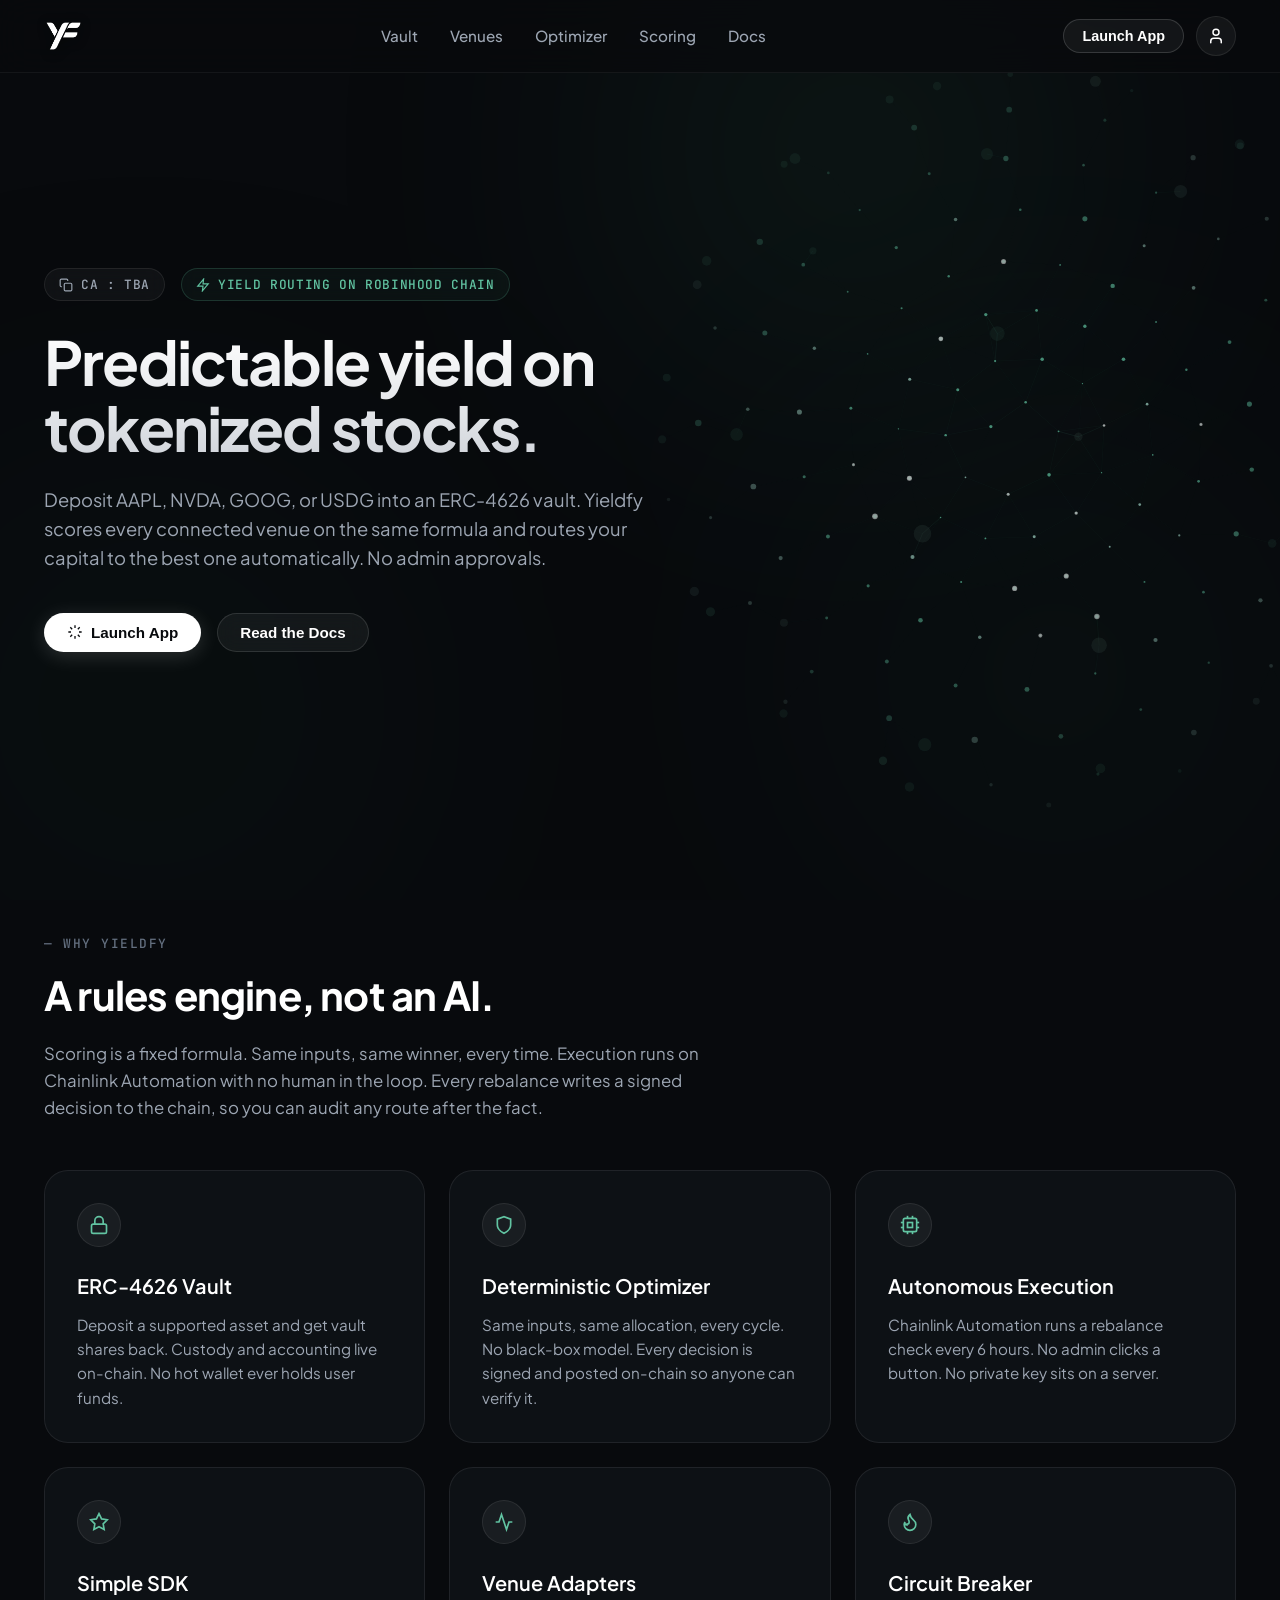
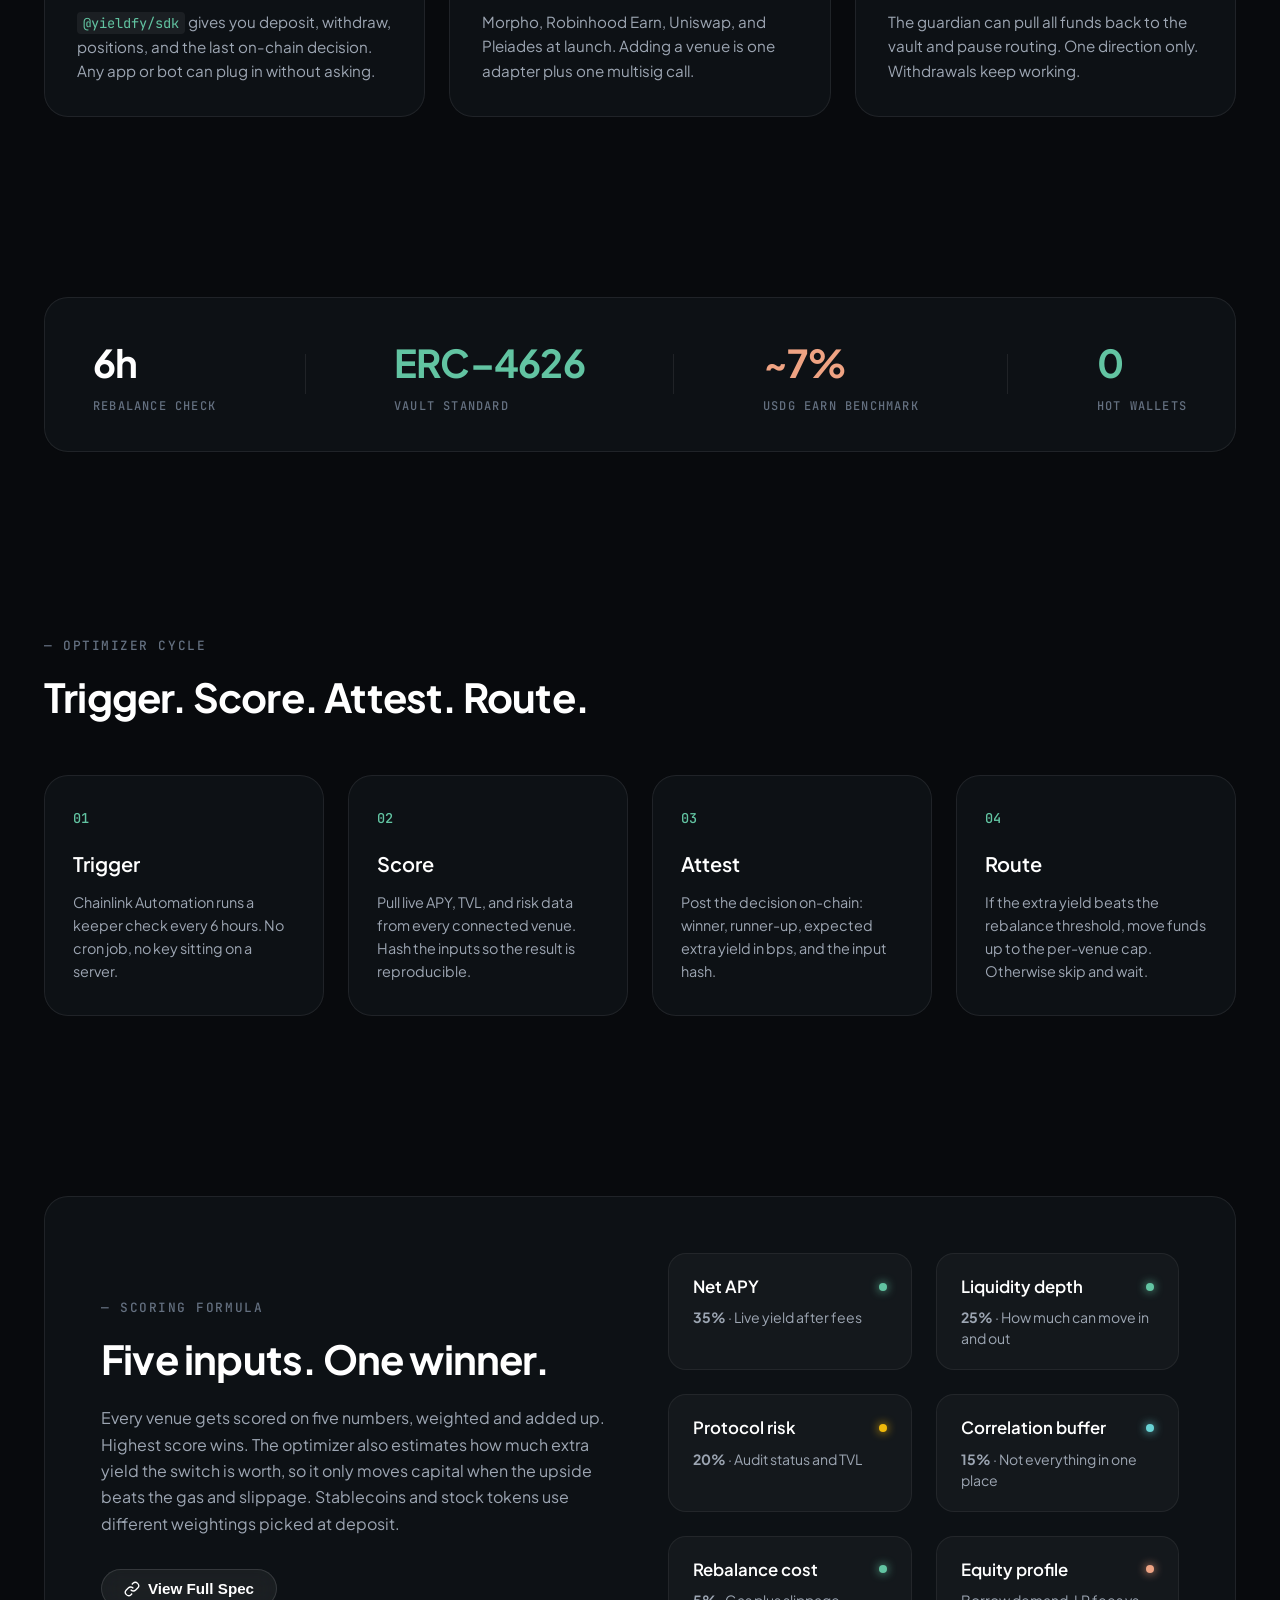
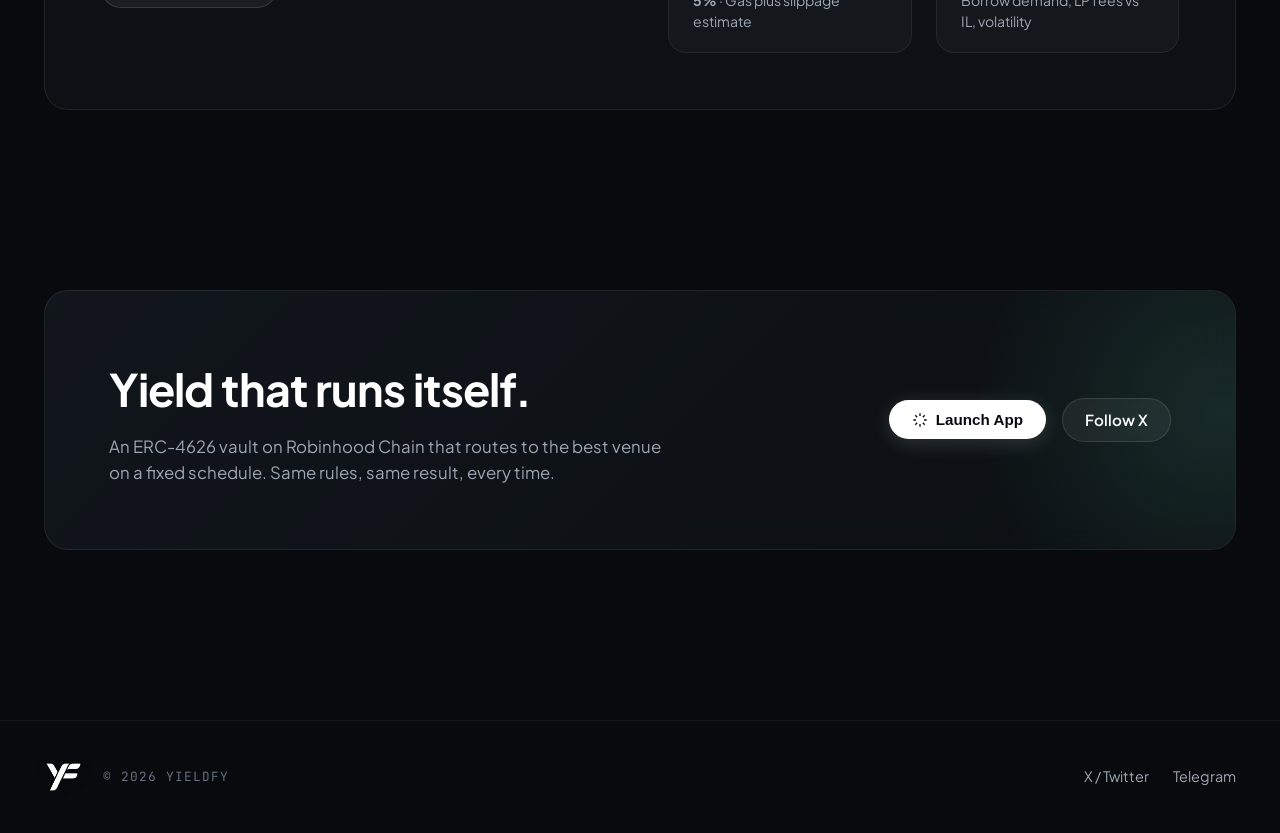
==== index.html @ e13d6283 "Add files via upload" ====
<!DOCTYPE html>
<html lang="en">
<head>
  <meta charset="UTF-8">
  <meta name="viewport" content="width=device-width, initial-scale=1.0">
  <title>Yieldfy - Deterministic Yield Routing on Robinhood Chain</title>
  <meta name="description" content="Predictable yield on tokenized stocks. Deposit AAPL, NVDA, GOOG, or USDG into an ERC-4626 vault with autonomous deterministic yield routing.">
  
  <!-- Fonts -->
  <link rel="preconnect" href="https://fonts.googleapis.com">
  <link rel="preconnect" href="https://fonts.gstatic.com" crossorigin>
  <link href="https://fonts.googleapis.com/css2?family=Plus+Jakarta+Sans:wght@300;400;500;600;700&family=JetBrains+Mono:wght@400;500&display=swap" rel="stylesheet">
  
  <!-- Styles -->
  <link rel="stylesheet" href="styles.css">
</head>
<body>

  <!-- Ambient Glow Background -->
  <div class="glow-bg">
    <div class="glow-orb orb-1"></div>
    <div class="glow-orb orb-2"></div>
    <div class="glow-orb orb-3"></div>
  </div>

  <!-- Navigation Header -->
  <header class="navbar">
    <div class="nav-container">
      <a href="#" class="logo">
        <img src="yieldfy-logo.png" alt="Yieldfy Logo" class="logo-img">
      </a>

      <nav class="nav-menu">
        <a href="#vault" class="nav-link">Vault</a>
        <a href="#venues" class="nav-link">Venues</a>
        <a href="#optimizer" class="nav-link">Optimizer</a>
        <a href="#scoring" class="nav-link">Scoring</a>
        <a href="#docs" class="nav-link" id="open-docs-btn">Docs</a>
      </nav>

      <div class="nav-actions">
        <button class="btn btn-outline nav-app-btn open-app-modal">Launch App</button>
        <button class="user-btn" aria-label="User profile">
          <svg width="18" height="18" viewBox="0 0 24 24" fill="none" stroke="currentColor" stroke-width="2" stroke-linecap="round" stroke-linejoin="round">
            <path d="M19 21v-2a4 4 0 0 0-4-4H9a4 4 0 0 0-4 4v2"></path>
            <circle cx="12" cy="7" r="4"></circle>
          </svg>
        </button>
      </div>
    </div>
  </header>

  <!-- Main Content Container -->
  <main class="main-content">

    <!-- Hero Section -->
    <section class="hero-section" id="hero">
      <!-- 3D Canvas Visual in Background -->
      <div class="canvas-container">
        <canvas id="hero-canvas"></canvas>
      </div>

      <div class="hero-content">
        <div class="badge-group">
          <div class="badge ca-badge" id="copy-ca-btn" title="Click to copy CA">
            <svg width="14" height="14" viewBox="0 0 24 24" fill="none" stroke="currentColor" stroke-width="2">
              <rect x="9" y="9" width="13" height="13" rx="2" ry="2"></rect>
              <path d="M5 15H4a2 2 0 0 1-2-2V4a2 2 0 0 1 2-2h9a2 2 0 0 1 2 2v1"></path>
            </svg>
            <span>CA : TBA</span>
          </div>
          <div class="badge chain-badge">
            <svg width="14" height="14" viewBox="0 0 24 24" fill="none" stroke="currentColor" stroke-width="2">
              <polygon points="13 2 3 14 12 14 11 22 21 10 12 10 13 2"></polygon>
            </svg>
            <span>YIELD ROUTING ON ROBINHOOD CHAIN</span>
          </div>
        </div>

        <h1 class="hero-title">Predictable yield on tokenized stocks.</h1>

        <p class="hero-description">
          Deposit AAPL, NVDA, GOOG, or USDG into an ERC-4626 vault. Yieldfy scores every connected venue on the same formula and routes your capital to the best one automatically. No admin approvals.
        </p>

        <div class="hero-cta-group">
          <button class="btn btn-primary open-app-modal">
            <svg width="16" height="16" viewBox="0 0 24 24" fill="none" stroke="currentColor" stroke-width="2">
              <path d="M12 2v4M12 18v4M4.93 4.93l2.83 2.83M16.24 16.24l2.83 2.83M2 12h4M18 12h4M4.93 19.07l2.83-2.83M16.24 7.76l2.83-2.83"/>
            </svg>
            Launch App
          </button>
          <button class="btn btn-secondary" id="hero-docs-btn">Read the Docs</button>
        </div>
      </div>
    </section>

    <!-- Why Yieldfy Section -->
    <section class="section why-section" id="vault">
      <div class="section-header">
        <span class="section-tag">— WHY YIELDFY</span>
        <h2 class="section-title">A rules engine, not an AI.</h2>
        <p class="section-subtitle">
          Scoring is a fixed formula. Same inputs, same winner, every time. Execution runs on Chainlink Automation with no human in the loop. Every rebalance writes a signed decision to the chain, so you can audit any route after the fact.
        </p>
      </div>

      <div class="grid grid-3">
        <!-- Card 1 -->
        <div class="feature-card">
          <div class="card-icon">
            <svg width="20" height="20" viewBox="0 0 24 24" fill="none" stroke="currentColor" stroke-width="2">
              <rect x="3" y="11" width="18" height="11" rx="2" ry="2"></rect>
              <path d="M7 11V7a5 5 0 0 1 10 0v4"></path>
            </svg>
          </div>
          <h3 class="card-title">ERC-4626 Vault</h3>
          <p class="card-desc">
            Deposit a supported asset and get vault shares back. Custody and accounting live on-chain. No hot wallet ever holds user funds.
          </p>
        </div>

        <!-- Card 2 -->
        <div class="feature-card">
          <div class="card-icon">
            <svg width="20" height="20" viewBox="0 0 24 24" fill="none" stroke="currentColor" stroke-width="2">
              <path d="M12 22s8-4 8-10V5l-8-3-8 3v7c0 6 8 10 8 10z"></path>
            </svg>
          </div>
          <h3 class="card-title">Deterministic Optimizer</h3>
          <p class="card-desc">
            Same inputs, same allocation, every cycle. No black-box model. Every decision is signed and posted on-chain so anyone can verify it.
          </p>
        </div>

        <!-- Card 3 -->
        <div class="feature-card">
          <div class="card-icon">
            <svg width="20" height="20" viewBox="0 0 24 24" fill="none" stroke="currentColor" stroke-width="2">
              <rect x="4" y="4" width="16" height="16" rx="2" ry="2"></rect>
              <rect x="9" y="9" width="6" height="6"></rect>
              <line x1="9" y1="1" x2="9" y2="4"></line>
              <line x1="15" y1="1" x2="15" y2="4"></line>
              <line x1="9" y1="20" x2="9" y2="23"></line>
              <line x1="15" y1="20" x2="15" y2="23"></line>
              <line x1="20" y1="9" x2="23" y2="9"></line>
              <line x1="20" y1="15" x2="23" y2="15"></line>
              <line x1="1" y1="9" x2="4" y2="9"></line>
              <line x1="1" y1="15" x2="4" y2="15"></line>
            </svg>
          </div>
          <h3 class="card-title">Autonomous Execution</h3>
          <p class="card-desc">
            Chainlink Automation runs a rebalance check every 6 hours. No admin clicks a button. No private key sits on a server.
          </p>
        </div>

        <!-- Card 4 -->
        <div class="feature-card">
          <div class="card-icon">
            <svg width="20" height="20" viewBox="0 0 24 24" fill="none" stroke="currentColor" stroke-width="2">
              <polygon points="12 2 15.09 8.26 22 9.27 17 14.14 18.18 21.02 12 17.77 5.82 21.02 7 14.14 2 9.27 8.91 8.26 12 2"></polygon>
            </svg>
          </div>
          <h3 class="card-title">Simple SDK</h3>
          <p class="card-desc">
            <code>@yieldfy/sdk</code> gives you deposit, withdraw, positions, and the last on-chain decision. Any app or bot can plug in without asking.
          </p>
        </div>

        <!-- Card 5 -->
        <div class="feature-card" id="venues">
          <div class="card-icon">
            <svg width="20" height="20" viewBox="0 0 24 24" fill="none" stroke="currentColor" stroke-width="2">
              <polyline points="22 12 18 12 15 21 9 3 6 12 2 12"></polyline>
            </svg>
          </div>
          <h3 class="card-title">Venue Adapters</h3>
          <p class="card-desc">
            Morpho, Robinhood Earn, Uniswap, and Pleiades at launch. Adding a venue is one adapter plus one multisig call.
          </p>
        </div>

        <!-- Card 6 -->
        <div class="feature-card">
          <div class="card-icon">
            <svg width="20" height="20" viewBox="0 0 24 24" fill="none" stroke="currentColor" stroke-width="2">
              <path d="M8.5 14.5A2.5 2.5 0 0 0 11 12c0-1.38-.5-2-1-3-1.072-2.143-.224-4.054 2-6 .5 2.5 2 4.9 4 6.5 2 1.6 3 3.5 3 5.5a7 7 0 1 1-14 0c0-1.153.433-2.294 1-3a2.5 2.5 0 0 0 2.5 3.5z"></path>
            </svg>
          </div>
          <h3 class="card-title">Circuit Breaker</h3>
          <p class="card-desc">
            The guardian can pull all funds back to the vault and pause routing. One direction only. Withdrawals keep working.
          </p>
        </div>
      </div>
    </section>

    <!-- Metrics Banner Section -->
    <section class="section metrics-section">
      <div class="metrics-card">
        <div class="metric-item">
          <div class="metric-value">6h</div>
          <div class="metric-label">REBALANCE CHECK</div>
        </div>
        <div class="metric-divider"></div>
        <div class="metric-item">
          <div class="metric-value green-text">ERC–4626</div>
          <div class="metric-label">VAULT STANDARD</div>
        </div>
        <div class="metric-divider"></div>
        <div class="metric-item">
          <div class="metric-value peach-text">~7%</div>
          <div class="metric-label">USDG EARN BENCHMARK</div>
        </div>
        <div class="metric-divider"></div>
        <div class="metric-item">
          <div class="metric-value green-text">0</div>
          <div class="metric-label">HOT WALLETS</div>
        </div>
      </div>
    </section>

    <!-- Optimizer Cycle Section -->
    <section class="section optimizer-section" id="optimizer">
      <div class="section-header">
        <span class="section-tag">— OPTIMIZER CYCLE</span>
        <h2 class="section-title">Trigger. Score. Attest. Route.</h2>
      </div>

      <div class="grid grid-4 step-grid">
        <!-- Step 1 -->
        <div class="step-card">
          <span class="step-number">01</span>
          <h3 class="step-title">Trigger</h3>
          <p class="step-desc">
            Chainlink Automation runs a keeper check every 6 hours. No cron job, no key sitting on a server.
          </p>
        </div>

        <!-- Step 2 -->
        <div class="step-card">
          <span class="step-number">02</span>
          <h3 class="step-title">Score</h3>
          <p class="step-desc">
            Pull live APY, TVL, and risk data from every connected venue. Hash the inputs so the result is reproducible.
          </p>
        </div>

        <!-- Step 3 -->
        <div class="step-card">
          <span class="step-number">03</span>
          <h3 class="step-title">Attest</h3>
          <p class="step-desc">
            Post the decision on-chain: winner, runner-up, expected extra yield in bps, and the input hash.
          </p>
        </div>

        <!-- Step 4 -->
        <div class="step-card">
          <span class="step-number">04</span>
          <h3 class="step-title">Route</h3>
          <p class="step-desc">
            If the extra yield beats the rebalance threshold, move funds up to the per-venue cap. Otherwise skip and wait.
          </p>
        </div>
      </div>
    </section>

    <!-- Scoring Formula Section -->
    <section class="section scoring-section" id="scoring">
      <div class="scoring-card">
        <div class="scoring-left">
          <span class="section-tag">— SCORING FORMULA</span>
          <h2 class="section-title">Five inputs. One winner.</h2>
          <p class="scoring-desc">
            Every venue gets scored on five numbers, weighted and added up. Highest score wins. The optimizer also estimates how much extra yield the switch is worth, so it only moves capital when the upside beats the gas and slippage. Stablecoins and stock tokens use different weightings picked at deposit.
          </p>
          <button class="btn btn-secondary spec-btn" id="open-spec-btn">
            <svg width="16" height="16" viewBox="0 0 24 24" fill="none" stroke="currentColor" stroke-width="2">
              <path d="M10 13a5 5 0 0 0 7.54.54l3-3a5 5 0 0 0-7.07-7.07l-1.72 1.71"></path>
              <path d="M14 11a5 5 0 0 0-7.54-.54l-3 3a5 5 0 0 0 7.07 7.07l1.71-1.71"></path>
            </svg>
            View Full Spec
          </button>
        </div>

        <div class="scoring-right grid grid-2">
          <!-- Input 1 -->
          <div class="formula-item">
            <div class="formula-header">
              <h4 class="formula-title">Net APY</h4>
              <span class="dot green-dot"></span>
            </div>
            <p class="formula-value"><strong>35%</strong> · Live yield after fees</p>
          </div>

          <!-- Input 2 -->
          <div class="formula-item">
            <div class="formula-header">
              <h4 class="formula-title">Liquidity depth</h4>
              <span class="dot green-dot"></span>
            </div>
            <p class="formula-value"><strong>25%</strong> · How much can move in and out</p>
          </div>

          <!-- Input 3 -->
          <div class="formula-item">
            <div class="formula-header">
              <h4 class="formula-title">Protocol risk</h4>
              <span class="dot orange-dot"></span>
            </div>
            <p class="formula-value"><strong>20%</strong> · Audit status and TVL</p>
          </div>

          <!-- Input 4 -->
          <div class="formula-item">
            <div class="formula-header">
              <h4 class="formula-title">Correlation buffer</h4>
              <span class="dot cyan-dot"></span>
            </div>
            <p class="formula-value"><strong>15%</strong> · Not everything in one place</p>
          </div>

          <!-- Input 5 -->
          <div class="formula-item">
            <div class="formula-header">
              <h4 class="formula-title">Rebalance cost</h4>
              <span class="dot green-dot"></span>
            </div>
            <p class="formula-value"><strong>5%</strong> · Gas plus slippage estimate</p>
          </div>

          <!-- Input 6 -->
          <div class="formula-item">
            <div class="formula-header">
              <h4 class="formula-title">Equity profile</h4>
              <span class="dot peach-dot"></span>
            </div>
            <p class="formula-value">Borrow demand, LP fees vs IL, volatility</p>
          </div>
        </div>
      </div>
    </section>

    <!-- Bottom CTA Banner Section -->
    <section class="section cta-section">
      <div class="cta-card">
        <div class="cta-text">
          <h2 class="cta-title">Yield that runs itself.</h2>
          <p class="cta-subtitle">
            An ERC-4626 vault on Robinhood Chain that routes to the best venue on a fixed schedule. Same rules, same result, every time.
          </p>
        </div>
        <div class="cta-actions">
          <button class="btn btn-primary open-app-modal">
            <svg width="16" height="16" viewBox="0 0 24 24" fill="none" stroke="currentColor" stroke-width="2">
              <path d="M12 2v4M12 18v4M4.93 4.93l2.83 2.83M16.24 16.24l2.83 2.83M2 12h4M18 12h4M4.93 19.07l2.83-2.83M16.24 7.76l2.83-2.83"/>
            </svg>
            Launch App
          </button>
          <a href="https://x.com" target="_blank" rel="noopener noreferrer" class="btn btn-secondary">Follow X</a>
        </div>
      </div>
    </section>

  </main>

  <!-- Footer -->
  <footer class="footer">
    <div class="footer-container">
      <div class="footer-left">
        <a href="#" class="logo footer-logo">
          <img src="yieldfy-logo.png" alt="Yieldfy Logo" class="logo-img">
        </a>
        <span class="copyright">© 2026 YIELDFY</span>
      </div>
      <div class="footer-right">
        <a href="https://x.com" target="_blank" rel="noopener noreferrer" class="footer-link">X / Twitter</a>
        <a href="https://t.me" target="_blank" rel="noopener noreferrer" class="footer-link">Telegram</a>
      </div>
    </div>
  </footer>

  <!-- Toast Notification for CA Copy -->
  <div class="toast" id="toast">
    <svg width="18" height="18" viewBox="0 0 24 24" fill="none" stroke="#4CA183" stroke-width="2">
      <polyline points="20 6 9 17 4 12"></polyline>
    </svg>
    <span>Contract address copied to clipboard!</span>
  </div>

  <!-- Interactive Vault App Simulation Modal -->
  <div class="modal-overlay" id="app-modal">
    <div class="modal-card">
      <button class="modal-close" id="close-app-modal">&times;</button>
      <div class="modal-header">
        <div class="modal-badge">YIELDFY DAPP BENCHMARK</div>
        <h2>Vault Yield Optimizer</h2>
        <p>Deposit tokenized assets into Robinhood Chain ERC-4626 Vault</p>
      </div>

      <div class="modal-body">
        <!-- Asset Selector -->
        <div class="asset-selector-label">Select Asset</div>
        <div class="asset-grid">
          <button class="asset-btn active" data-asset="AAPL" data-apy="7.8%" data-venue="Morpho Vault">
            <span class="asset-icon">🍎</span>
            <div class="asset-info">
              <span class="asset-symbol">AAPL</span>
              <span class="asset-name">Apple Stock</span>
            </div>
            <span class="asset-apy">7.8% APY</span>
          </button>

          <button class="asset-btn" data-asset="NVDA" data-apy="9.4%" data-venue="Robinhood Earn">
            <span class="asset-icon">💚</span>
            <div class="asset-info">
              <span class="asset-symbol">NVDA</span>
              <span class="asset-name">Nvidia Corp</span>
            </div>
            <span class="asset-apy">9.4% APY</span>
          </button>

          <button class="asset-btn" data-asset="GOOG" data-apy="6.9%" data-venue="Uniswap V3">
            <span class="asset-icon">🔍</span>
            <div class="asset-info">
              <span class="asset-symbol">GOOG</span>
              <span class="asset-name">Alphabet Inc</span>
            </div>
            <span class="asset-apy">6.9% APY</span>
          </button>

          <button class="asset-btn" data-asset="USDG" data-apy="7.2%" data-venue="Pleiades Yield">
            <span class="asset-icon">💵</span>
            <div class="asset-info">
              <span class="asset-symbol">USDG</span>
              <span class="asset-name">USD Global</span>
            </div>
            <span class="asset-apy">7.2% APY</span>
          </button>
        </div>

        <!-- Deposit Form -->
        <div class="deposit-form">
          <div class="form-row">
            <label for="deposit-amount">Deposit Amount</label>
            <span class="balance-text">Balance: 12.50 <span id="selected-symbol">AAPL</span></span>
          </div>
          <div class="input-group">
            <input type="number" id="deposit-amount" placeholder="0.0" value="1.0" step="0.1">
            <button class="max-btn" id="max-deposit-btn">MAX</button>
          </div>

          <!-- Optimization Details -->
          <div class="route-details">
            <div class="route-row">
              <span>Optimal Routed Venue:</span>
              <span class="route-val green-text" id="route-venue">Morpho Vault (Score: 94.2)</span>
            </div>
            <div class="route-row">
              <span>Rebalance Check:</span>
              <span class="route-val">Every 6 Hours (Chainlink)</span>
            </div>
            <div class="route-row">
              <span>Est. Annual Return:</span>
              <span class="route-val green-text" id="est-return">+0.078 AAPL (~$18.50)</span>
            </div>
          </div>

          <button class="btn btn-primary modal-action-btn" id="deposit-submit-btn">Connect Wallet to Deposit</button>
        </div>
      </div>
    </div>
  </div>

  <!-- Documentation Modal / Drawer -->
  <div class="modal-overlay" id="docs-modal">
    <div class="modal-card docs-card">
      <button class="modal-close" id="close-docs-modal">&times;</button>
      <div class="modal-header">
        <div class="modal-badge">DEVELOPER DOCUMENTATION</div>
        <h2>Yieldfy Technical Specification</h2>
        <p>ERC-4626 Deterministic Vault Routing Standard</p>
      </div>
      <div class="docs-body">
        <h3>1. Smart Contract Architecture</h3>
        <p>
          Yieldfy employs standard <code>ERC-4626</code> tokenized vault contracts deployed on Robinhood Chain. All capital routing is triggered via Chainlink Automation keepers querying the on-chain <code>DeterministicOptimizer.sol</code> module.
        </p>

        <h3>2. SDK Quickstart</h3>
        <div class="code-block">
          <pre><code>// Install SDK
npm install @yieldfy/sdk

// Query top yield venue
import { YieldfyClient } from '@yieldfy/sdk';

const yieldfy = new YieldfyClient({ network: 'robinhood' });
const decision = await yieldfy.getBestVenue('AAPL');

console.log(`Routed Venue: ${decision.winnerVenue}`);
console.log(`Attestation Hash: ${decision.inputHash}`);</code></pre>
        </div>

        <h3>3. Scoring Weightings</h3>
        <ul>
          <li><strong>Net APY (35%)</strong>: Realized yield net of management fees.</li>
          <li><strong>Liquidity Depth (25%)</strong>: Instantaneous depth for withdrawal guarantee.</li>
          <li><strong>Protocol Risk (20%)</strong>: TVL, audit score, time-in-service.</li>
          <li><strong>Correlation Buffer (15%)</strong>: Diversity factor across collateral pools.</li>
          <li><strong>Rebalance Cost (5%)</strong>: Estimated gas overhead & swap slippage.</li>
        </ul>
      </div>
    </div>
  </div>

  <!-- Scripts -->
  <script src="script.js"></script>
</body>
</html>
---- styles.css ----
/* ==========================================
   YIELDFY DESIGN SYSTEM & STYLES
   ========================================== */

:root {
  --bg-dark: #080a0d;
  --bg-card: rgba(18, 22, 27, 0.65);
  --bg-card-hover: rgba(26, 32, 39, 0.8);
  --border-card: rgba(255, 255, 255, 0.08);
  --border-card-hover: rgba(76, 161, 131, 0.35);
  
  --text-primary: #FFFFFF;
  --text-secondary: #9DA6B3;
  --text-muted: #647080;
  
  --accent-green: #62C4A2;
  --accent-green-glow: rgba(98, 196, 162, 0.15);
  --accent-peach: #EFA383;
  --accent-cyan: #68D3D5;
  --accent-amber: #F0B90B;
  
  --font-main: 'Plus Jakarta Sans', -apple-system, BlinkMacSystemFont, sans-serif;
  --font-mono: 'JetBrains Mono', monospace;
  
  --radius-sm: 12px;
  --radius-md: 18px;
  --radius-lg: 24px;
  --radius-pill: 9999px;
  
  --transition: all 0.3s cubic-bezier(0.16, 1, 0.3, 1);
}

/* Reset & Base */
*, *::before, *::after {
  box-sizing: border-box;
  margin: 0;
  padding: 0;
}

html {
  scroll-behavior: smooth;
  font-size: 16px;
  background-color: var(--bg-dark);
  color: var(--text-primary);
  font-family: var(--font-main);
  -webkit-font-smoothing: antialiased;
  -moz-osx-font-smoothing: grayscale;
}

body {
  min-height: 100vh;
  position: relative;
  overflow-x: hidden;
  line-height: 1.5;
}

code {
  font-family: var(--font-mono);
  background: rgba(255, 255, 255, 0.06);
  padding: 2px 6px;
  border-radius: 4px;
  font-size: 0.9em;
  color: var(--accent-green);
}

/* Ambient Glow Orbs */
.glow-bg {
  position: fixed;
  top: 0;
  left: 0;
  width: 100vw;
  height: 100vh;
  pointer-events: none;
  z-index: 0;
  overflow: hidden;
}

.glow-orb {
  position: absolute;
  border-radius: 50%;
  filter: blur(140px);
  opacity: 0.35;
  animation: pulse-glow 12s infinite alternate ease-in-out;
}

.orb-1 {
  width: 600px;
  height: 600px;
  top: -150px;
  right: 10%;
  background: radial-gradient(circle, rgba(46, 111, 86, 0.8) 0%, rgba(13, 34, 26, 0) 70%);
}

.orb-2 {
  width: 700px;
  height: 700px;
  top: 40%;
  left: -200px;
  background: radial-gradient(circle, rgba(22, 58, 45, 0.6) 0%, rgba(8, 10, 13, 0) 70%);
  animation-delay: -4s;
}

.orb-3 {
  width: 650px;
  height: 650px;
  bottom: -100px;
  right: -100px;
  background: radial-gradient(circle, rgba(30, 80, 62, 0.5) 0%, rgba(8, 10, 13, 0) 70%);
  animation-delay: -8s;
}

@keyframes pulse-glow {
  0% { transform: scale(1) translate(0, 0); opacity: 0.25; }
  50% { transform: scale(1.15) translate(30px, -20px); opacity: 0.45; }
  100% { transform: scale(0.95) translate(-20px, 30px); opacity: 0.3; }
}

/* Navigation Header */
.navbar {
  position: fixed;
  top: 0;
  left: 0;
  width: 100%;
  z-index: 100;
  backdrop-filter: blur(16px);
  background: rgba(8, 10, 13, 0.75);
  border-bottom: 1px solid rgba(255, 255, 255, 0.05);
  padding: 16px 0;
}

.nav-container {
  max-width: 1240px;
  margin: 0 auto;
  padding: 0 24px;
  display: flex;
  align-items: center;
  justify-content: space-between;
}

.logo {
  display: flex;
  align-items: center;
  text-decoration: none;
  transition: var(--transition);
}

.logo-img {
  height: 32px;
  width: auto;
  object-fit: contain;
  filter: drop-shadow(0 2px 6px rgba(0, 0, 0, 0.35));
}

.logo:hover {
  opacity: 0.85;
  transform: scale(1.02);
}

.nav-menu {
  display: flex;
  align-items: center;
  gap: 32px;
}

.nav-link {
  color: var(--text-secondary);
  text-decoration: none;
  font-size: 0.95rem;
  font-weight: 500;
  transition: var(--transition);
}

.nav-link:hover {
  color: var(--text-primary);
}

.nav-actions {
  display: flex;
  align-items: center;
  gap: 12px;
}

.user-btn {
  background: rgba(255, 255, 255, 0.05);
  border: 1px solid var(--border-card);
  color: var(--text-primary);
  width: 40px;
  height: 40px;
  border-radius: var(--radius-pill);
  display: flex;
  align-items: center;
  justify-content: center;
  cursor: pointer;
  transition: var(--transition);
}

.user-btn:hover {
  background: rgba(255, 255, 255, 0.1);
  border-color: rgba(255, 255, 255, 0.2);
}

/* Buttons */
.btn {
  display: inline-flex;
  align-items: center;
  justify-content: center;
  gap: 8px;
  padding: 10px 22px;
  border-radius: var(--radius-pill);
  font-size: 0.95rem;
  font-weight: 600;
  cursor: pointer;
  transition: var(--transition);
  text-decoration: none;
  border: 1px solid transparent;
}

.btn-primary {
  background: #FFFFFF;
  color: #080A0D;
  box-shadow: 0 4px 20px rgba(255, 255, 255, 0.15);
}

.btn-primary:hover {
  background: #E8EBF0;
  transform: translateY(-1px);
  box-shadow: 0 6px 24px rgba(255, 255, 255, 0.25);
}

.btn-secondary {
  background: rgba(255, 255, 255, 0.05);
  color: var(--text-primary);
  border-color: rgba(255, 255, 255, 0.12);
  backdrop-filter: blur(10px);
}

.btn-secondary:hover {
  background: rgba(255, 255, 255, 0.1);
  border-color: rgba(255, 255, 255, 0.25);
  transform: translateY(-1px);
}

.btn-outline {
  background: rgba(255, 255, 255, 0.05);
  color: var(--text-primary);
  border-color: rgba(255, 255, 255, 0.15);
  padding: 8px 18px;
  font-size: 0.9rem;
}

.btn-outline:hover {
  background: rgba(255, 255, 255, 0.12);
  border-color: rgba(255, 255, 255, 0.3);
}

/* Main Layout */
.main-content {
  position: relative;
  z-index: 1;
  max-width: 1240px;
  margin: 0 auto;
  padding: 120px 24px 80px;
}

/* Hero Section */
.hero-section {
  position: relative;
  min-height: 80vh;
  display: flex;
  align-items: center;
  padding: 60px 0 100px;
}

.canvas-container {
  position: absolute;
  top: -10%;
  right: -5%;
  width: 65%;
  height: 120%;
  pointer-events: none;
  z-index: 0;
  opacity: 0.7;
}

#hero-canvas {
  width: 100%;
  height: 100%;
}

.hero-content {
  position: relative;
  z-index: 2;
  max-width: 680px;
}

.badge-group {
  display: flex;
  align-items: center;
  gap: 16px;
  margin-bottom: 28px;
  flex-wrap: wrap;
}

.badge {
  display: inline-flex;
  align-items: center;
  gap: 8px;
  font-family: var(--font-mono);
  font-size: 0.8rem;
  font-weight: 500;
  letter-spacing: 0.05em;
  padding: 6px 14px;
  border-radius: var(--radius-pill);
  background: rgba(255, 255, 255, 0.04);
  border: 1px solid rgba(255, 255, 255, 0.08);
  color: var(--text-secondary);
  backdrop-filter: blur(8px);
}

.ca-badge {
  cursor: pointer;
  transition: var(--transition);
}

.ca-badge:hover {
  background: rgba(255, 255, 255, 0.08);
  border-color: rgba(255, 255, 255, 0.2);
  color: var(--text-primary);
}

.chain-badge {
  color: var(--accent-green);
  border-color: rgba(98, 196, 162, 0.2);
  background: rgba(98, 196, 162, 0.05);
}

.hero-title {
  font-size: 3.8rem;
  font-weight: 700;
  line-height: 1.08;
  letter-spacing: -0.03em;
  margin-bottom: 24px;
  background: linear-gradient(180deg, #FFFFFF 0%, #D1D5DB 100%);
  -webkit-background-clip: text;
  -webkit-text-fill-color: transparent;
}

.hero-description {
  font-size: 1.15rem;
  line-height: 1.6;
  color: var(--text-secondary);
  margin-bottom: 40px;
  max-width: 600px;
}

.hero-cta-group {
  display: flex;
  align-items: center;
  gap: 16px;
}

/* Sections General */
.section {
  padding: 90px 0;
}

.section-header {
  margin-bottom: 48px;
  max-width: 680px;
}

.section-tag {
  display: inline-block;
  font-family: var(--font-mono);
  font-size: 0.8rem;
  font-weight: 500;
  letter-spacing: 0.12em;
  color: var(--text-muted);
  margin-bottom: 12px;
}

.section-title {
  font-size: 2.5rem;
  font-weight: 700;
  letter-spacing: -0.02em;
  margin-bottom: 16px;
  color: var(--text-primary);
}

.section-subtitle {
  font-size: 1.05rem;
  line-height: 1.6;
  color: var(--text-secondary);
}

/* Grids */
.grid {
  display: grid;
  gap: 24px;
}

.grid-2 { grid-template-columns: repeat(2, 1fr); }
.grid-3 { grid-template-columns: repeat(3, 1fr); }
.grid-4 { grid-template-columns: repeat(4, 1fr); }

/* Feature Cards */
.feature-card {
  background: var(--bg-card);
  border: 1px solid var(--border-card);
  border-radius: var(--radius-lg);
  padding: 32px;
  backdrop-filter: blur(12px);
  transition: var(--transition);
  display: flex;
  flex-direction: column;
}

.feature-card:hover {
  background: var(--bg-card-hover);
  border-color: var(--border-card-hover);
  transform: translateY(-4px);
  box-shadow: 0 16px 40px rgba(0, 0, 0, 0.4), 0 0 20px var(--accent-green-glow);
}

.card-icon {
  width: 44px;
  height: 44px;
  border-radius: 50%;
  background: rgba(255, 255, 255, 0.05);
  border: 1px solid rgba(255, 255, 255, 0.08);
  display: flex;
  align-items: center;
  justify-content: center;
  color: var(--accent-green);
  margin-bottom: 24px;
}

.card-title {
  font-size: 1.25rem;
  font-weight: 600;
  margin-bottom: 12px;
  color: var(--text-primary);
}

.card-desc {
  font-size: 0.95rem;
  line-height: 1.6;
  color: var(--text-secondary);
}

/* Metrics Banner */
.metrics-card {
  background: var(--bg-card);
  border: 1px solid var(--border-card);
  border-radius: var(--radius-lg);
  padding: 36px 48px;
  backdrop-filter: blur(16px);
  display: flex;
  align-items: center;
  justify-content: space-between;
}

.metric-item {
  display: flex;
  flex-direction: column;
  gap: 6px;
}

.metric-value {
  font-size: 2.4rem;
  font-weight: 700;
  letter-spacing: -0.02em;
  color: var(--text-primary);
}

.green-text { color: var(--accent-green); }
.peach-text { color: var(--accent-peach); }

.metric-label {
  font-family: var(--font-mono);
  font-size: 0.75rem;
  font-weight: 500;
  letter-spacing: 0.1em;
  color: var(--text-muted);
}

.metric-divider {
  width: 1px;
  height: 40px;
  background: rgba(255, 255, 255, 0.08);
}

/* Step Cards (Optimizer) */
.step-card {
  background: var(--bg-card);
  border: 1px solid var(--border-card);
  border-radius: var(--radius-lg);
  padding: 32px 28px;
  backdrop-filter: blur(12px);
  transition: var(--transition);
}

.step-card:hover {
  background: var(--bg-card-hover);
  border-color: var(--border-card-hover);
  transform: translateY(-4px);
}

.step-number {
  display: block;
  font-family: var(--font-mono);
  font-size: 0.85rem;
  font-weight: 500;
  color: var(--accent-green);
  margin-bottom: 20px;
}

.step-title {
  font-size: 1.25rem;
  font-weight: 600;
  margin-bottom: 12px;
}

.step-desc {
  font-size: 0.9rem;
  line-height: 1.6;
  color: var(--text-secondary);
}

/* Scoring Section */
.scoring-card {
  background: var(--bg-card);
  border: 1px solid var(--border-card);
  border-radius: var(--radius-lg);
  padding: 56px;
  backdrop-filter: blur(16px);
  display: grid;
  grid-template-columns: 1fr 1fr;
  gap: 56px;
}

.scoring-left {
  display: flex;
  flex-direction: column;
  justify-content: center;
}

.scoring-desc {
  font-size: 1rem;
  line-height: 1.65;
  color: var(--text-secondary);
  margin-bottom: 32px;
}

.spec-btn {
  align-self: flex-start;
}

.formula-item {
  background: rgba(255, 255, 255, 0.03);
  border: 1px solid rgba(255, 255, 255, 0.06);
  border-radius: var(--radius-md);
  padding: 20px 24px;
  transition: var(--transition);
}

.formula-item:hover {
  background: rgba(255, 255, 255, 0.05);
  border-color: rgba(255, 255, 255, 0.12);
}

.formula-header {
  display: flex;
  align-items: center;
  justify-content: space-between;
  margin-bottom: 8px;
}

.formula-title {
  font-size: 1.05rem;
  font-weight: 600;
  color: var(--text-primary);
}

.dot {
  width: 8px;
  height: 8px;
  border-radius: 50%;
}

.green-dot { background-color: var(--accent-green); box-shadow: 0 0 10px var(--accent-green); }
.orange-dot { background-color: var(--accent-amber); box-shadow: 0 0 10px var(--accent-amber); }
.cyan-dot { background-color: var(--accent-cyan); box-shadow: 0 0 10px var(--accent-cyan); }
.peach-dot { background-color: var(--accent-peach); box-shadow: 0 0 10px var(--accent-peach); }

.formula-value {
  font-size: 0.88rem;
  color: var(--text-secondary);
}

/* CTA Section */
.cta-card {
  background: linear-gradient(135deg, rgba(20, 26, 32, 0.8) 0%, rgba(12, 16, 20, 0.9) 100%);
  border: 1px solid var(--border-card);
  border-radius: var(--radius-lg);
  padding: 64px;
  backdrop-filter: blur(20px);
  display: flex;
  align-items: center;
  justify-content: space-between;
  position: relative;
  overflow: hidden;
}

.cta-card::before {
  content: '';
  position: absolute;
  top: -50%;
  right: -20%;
  width: 500px;
  height: 500px;
  background: radial-gradient(circle, rgba(98, 196, 162, 0.15) 0%, transparent 70%);
  pointer-events: none;
}

.cta-title {
  font-size: 2.8rem;
  font-weight: 700;
  letter-spacing: -0.02em;
  margin-bottom: 12px;
}

.cta-subtitle {
  font-size: 1.05rem;
  color: var(--text-secondary);
  max-width: 560px;
}

.cta-actions {
  display: flex;
  align-items: center;
  gap: 16px;
  z-index: 2;
}

/* Footer */
.footer {
  border-top: 1px solid rgba(255, 255, 255, 0.05);
  padding: 40px 0;
  position: relative;
  z-index: 2;
}

.footer-container {
  max-width: 1240px;
  margin: 0 auto;
  padding: 0 24px;
  display: flex;
  align-items: center;
  justify-content: space-between;
}

.footer-left {
  display: flex;
  align-items: center;
  gap: 20px;
}

.copyright {
  font-family: var(--font-mono);
  font-size: 0.8rem;
  color: var(--text-muted);
  letter-spacing: 0.08em;
}

.footer-right {
  display: flex;
  align-items: center;
  gap: 24px;
}

.footer-link {
  color: var(--text-secondary);
  text-decoration: none;
  font-size: 0.9rem;
  transition: var(--transition);
}

.footer-link:hover {
  color: var(--text-primary);
}

/* Toast */
.toast {
  position: fixed;
  bottom: 30px;
  right: 30px;
  background: rgba(18, 22, 27, 0.95);
  border: 1px solid var(--accent-green);
  box-shadow: 0 10px 30px rgba(0, 0, 0, 0.5), 0 0 15px var(--accent-green-glow);
  padding: 14px 20px;
  border-radius: var(--radius-md);
  color: var(--text-primary);
  font-size: 0.9rem;
  display: flex;
  align-items: center;
  gap: 12px;
  z-index: 999;
  opacity: 0;
  transform: translateY(20px);
  pointer-events: none;
  transition: var(--transition);
}

.toast.show {
  opacity: 1;
  transform: translateY(0);
}

/* Modals */
.modal-overlay {
  position: fixed;
  top: 0;
  left: 0;
  width: 100vw;
  height: 100vh;
  background: rgba(4, 6, 8, 0.85);
  backdrop-filter: blur(12px);
  z-index: 1000;
  display: flex;
  align-items: center;
  justify-content: center;
  padding: 24px;
  opacity: 0;
  pointer-events: none;
  transition: var(--transition);
}

.modal-overlay.open {
  opacity: 1;
  pointer-events: auto;
}

.modal-card {
  background: #0D1015;
  border: 1px solid rgba(255, 255, 255, 0.12);
  border-radius: var(--radius-lg);
  width: 100%;
  max-width: 540px;
  padding: 36px;
  position: relative;
  box-shadow: 0 24px 60px rgba(0, 0, 0, 0.8), 0 0 30px rgba(98, 196, 162, 0.1);
  transform: scale(0.95);
  transition: var(--transition);
}

.modal-overlay.open .modal-card {
  transform: scale(1);
}

.modal-close {
  position: absolute;
  top: 20px;
  right: 24px;
  background: transparent;
  border: none;
  color: var(--text-muted);
  font-size: 1.8rem;
  cursor: pointer;
  line-height: 1;
  transition: var(--transition);
}

.modal-close:hover {
  color: var(--text-primary);
}

.modal-badge {
  font-family: var(--font-mono);
  font-size: 0.75rem;
  color: var(--accent-green);
  letter-spacing: 0.1em;
  margin-bottom: 8px;
}

.modal-header h2 {
  font-size: 1.75rem;
  font-weight: 700;
  margin-bottom: 6px;
}

.modal-header p {
  font-size: 0.9rem;
  color: var(--text-secondary);
  margin-bottom: 24px;
}

.asset-selector-label {
  font-size: 0.85rem;
  color: var(--text-muted);
  margin-bottom: 10px;
}

.asset-grid {
  display: grid;
  grid-template-columns: repeat(2, 1fr);
  gap: 12px;
  margin-bottom: 24px;
}

.asset-btn {
  background: rgba(255, 255, 255, 0.03);
  border: 1px solid rgba(255, 255, 255, 0.08);
  border-radius: var(--radius-md);
  padding: 12px 16px;
  display: flex;
  align-items: center;
  gap: 12px;
  cursor: pointer;
  transition: var(--transition);
  text-align: left;
}

.asset-btn:hover {
  background: rgba(255, 255, 255, 0.06);
  border-color: rgba(255, 255, 255, 0.18);
}

.asset-btn.active {
  background: rgba(98, 196, 162, 0.1);
  border-color: var(--accent-green);
}

.asset-icon {
  font-size: 1.2rem;
}

.asset-info {
  display: flex;
  flex-direction: column;
  flex-grow: 1;
}

.asset-symbol {
  font-weight: 700;
  font-size: 0.95rem;
  color: var(--text-primary);
}

.asset-name {
  font-size: 0.75rem;
  color: var(--text-muted);
}

.asset-apy {
  font-family: var(--font-mono);
  font-size: 0.8rem;
  font-weight: 600;
  color: var(--accent-green);
}

.deposit-form {
  background: rgba(255, 255, 255, 0.02);
  border: 1px solid rgba(255, 255, 255, 0.06);
  border-radius: var(--radius-md);
  padding: 20px;
}

.form-row {
  display: flex;
  justify-content: space-between;
  font-size: 0.85rem;
  color: var(--text-secondary);
  margin-bottom: 8px;
}

.balance-text {
  color: var(--text-muted);
}

.input-group {
  position: relative;
  margin-bottom: 20px;
}

.input-group input {
  width: 100%;
  background: rgba(0, 0, 0, 0.4);
  border: 1px solid rgba(255, 255, 255, 0.1);
  border-radius: var(--radius-sm);
  padding: 12px 60px 12px 16px;
  color: var(--text-primary);
  font-family: var(--font-mono);
  font-size: 1.2rem;
  outline: none;
  transition: var(--transition);
}

.input-group input:focus {
  border-color: var(--accent-green);
}

.max-btn {
  position: absolute;
  right: 12px;
  top: 50%;
  transform: translateY(-50%);
  background: rgba(98, 196, 162, 0.15);
  border: none;
  color: var(--accent-green);
  font-family: var(--font-mono);
  font-size: 0.75rem;
  font-weight: 600;
  padding: 4px 10px;
  border-radius: 4px;
  cursor: pointer;
  transition: var(--transition);
}

.max-btn:hover {
  background: rgba(98, 196, 162, 0.3);
}

.route-details {
  border-top: 1px solid rgba(255, 255, 255, 0.06);
  padding-top: 16px;
  margin-bottom: 20px;
  display: flex;
  flex-direction: column;
  gap: 10px;
}

.route-row {
  display: flex;
  justify-content: space-between;
  font-size: 0.85rem;
  color: var(--text-secondary);
}

.route-val {
  font-weight: 500;
}

.modal-action-btn {
  width: 100%;
  padding: 14px;
  font-size: 1rem;
}

/* Docs Modal */
.docs-card {
  max-width: 680px;
  max-height: 85vh;
  overflow-y: auto;
}

.docs-body {
  color: var(--text-secondary);
  line-height: 1.7;
}

.docs-body h3 {
  color: var(--text-primary);
  font-size: 1.15rem;
  margin: 24px 0 12px;
}

.docs-body p {
  margin-bottom: 12px;
  font-size: 0.95rem;
}

.docs-body ul {
  padding-left: 20px;
  margin-bottom: 16px;
}

.docs-body li {
  margin-bottom: 8px;
  font-size: 0.95rem;
}

.code-block {
  background: rgba(0, 0, 0, 0.5);
  border: 1px solid rgba(255, 255, 255, 0.08);
  border-radius: var(--radius-sm);
  padding: 16px;
  overflow-x: auto;
  margin-bottom: 20px;
}

.code-block pre {
  margin: 0;
  font-family: var(--font-mono);
  font-size: 0.85rem;
  color: #D1D5DB;
}

/* Media Queries */
@media (max-width: 1024px) {
  .hero-title { font-size: 3rem; }
  .grid-3 { grid-template-columns: repeat(2, 1fr); }
  .grid-4 { grid-template-columns: repeat(2, 1fr); }
  .scoring-card { grid-template-columns: 1fr; gap: 36px; padding: 40px; }
  .metrics-card { grid-template-columns: repeat(2, 1fr); gap: 24px; }
  .metric-divider { display: none; }
}

@media (max-width: 768px) {
  .nav-menu { display: none; }
  .hero-title { font-size: 2.4rem; }
  .grid-2, .grid-3, .grid-4 { grid-template-columns: 1fr; }
  .cta-card { flex-direction: column; align-items: flex-start; gap: 24px; padding: 36px; }
  .footer-container { flex-direction: column; gap: 20px; text-align: center; }
  .metrics-card { grid-template-columns: 1fr; padding: 28px; }
  .asset-grid { grid-template-columns: 1fr; }
}
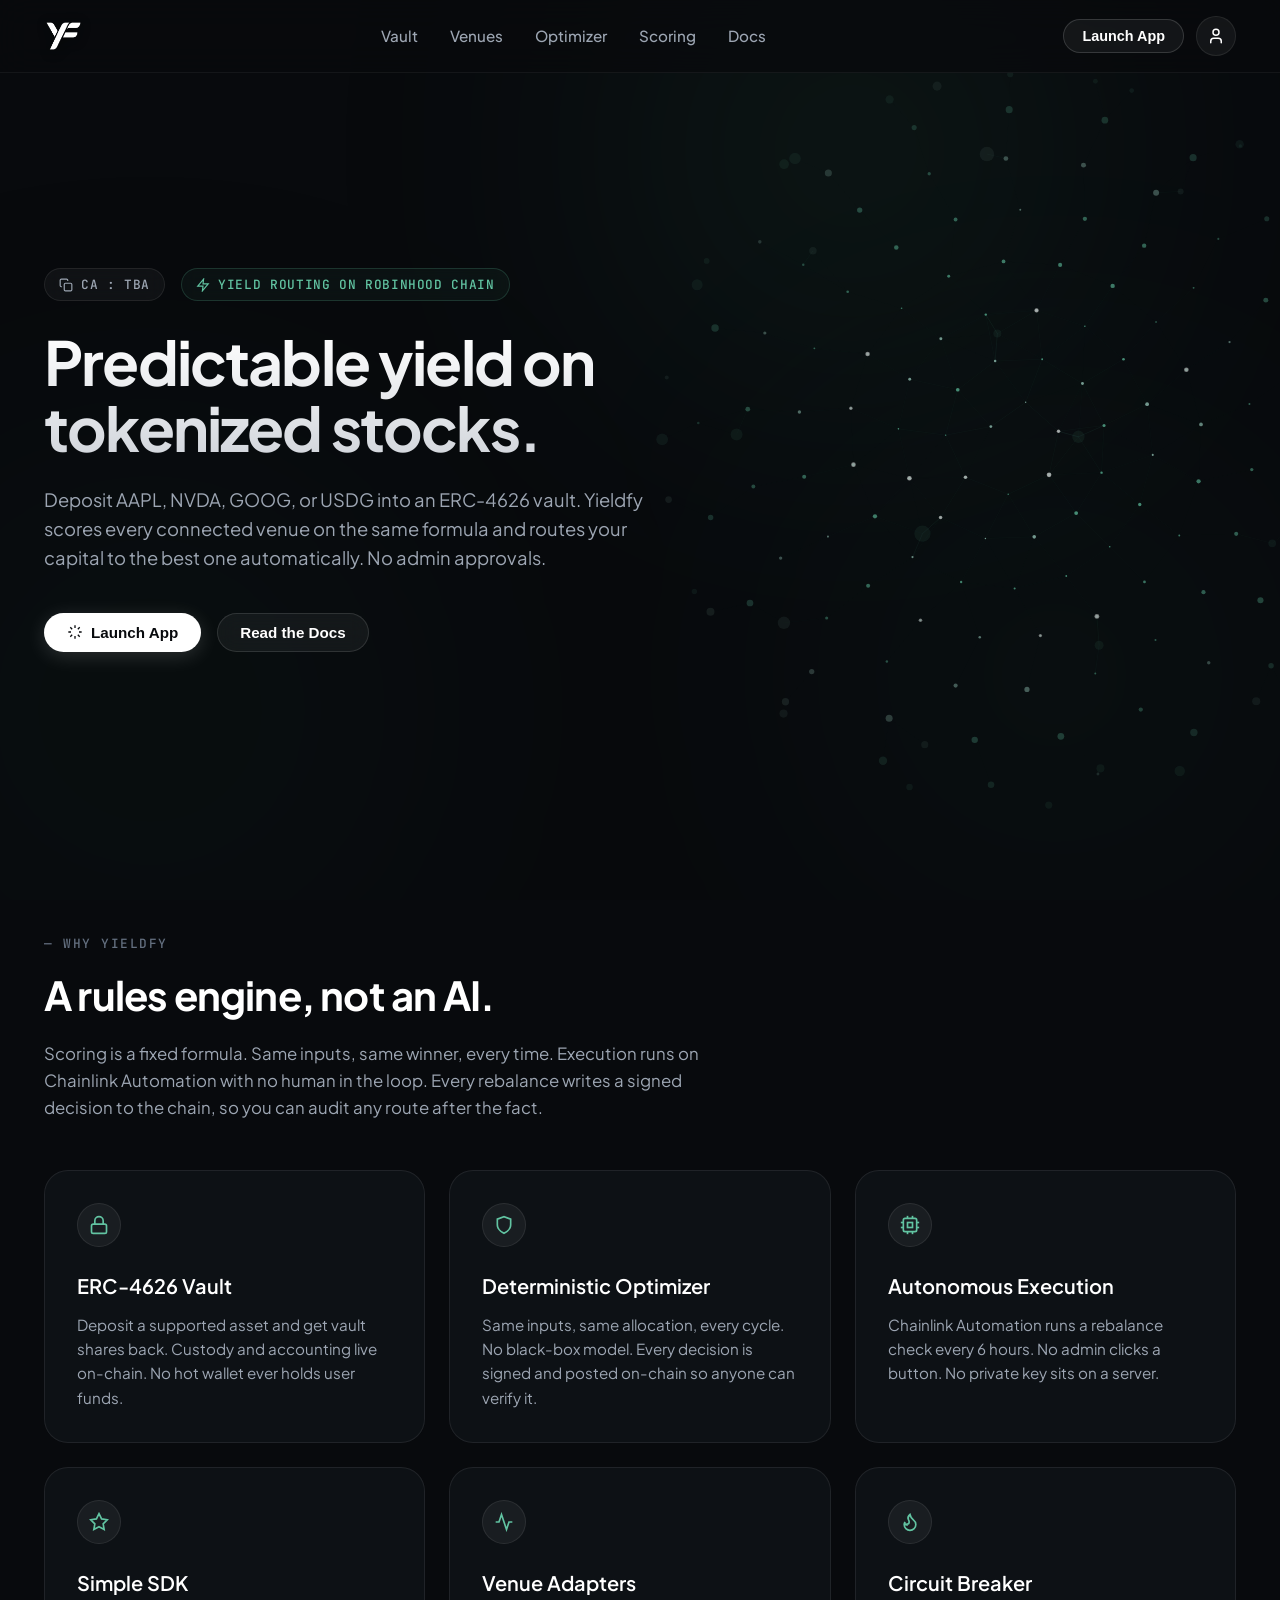
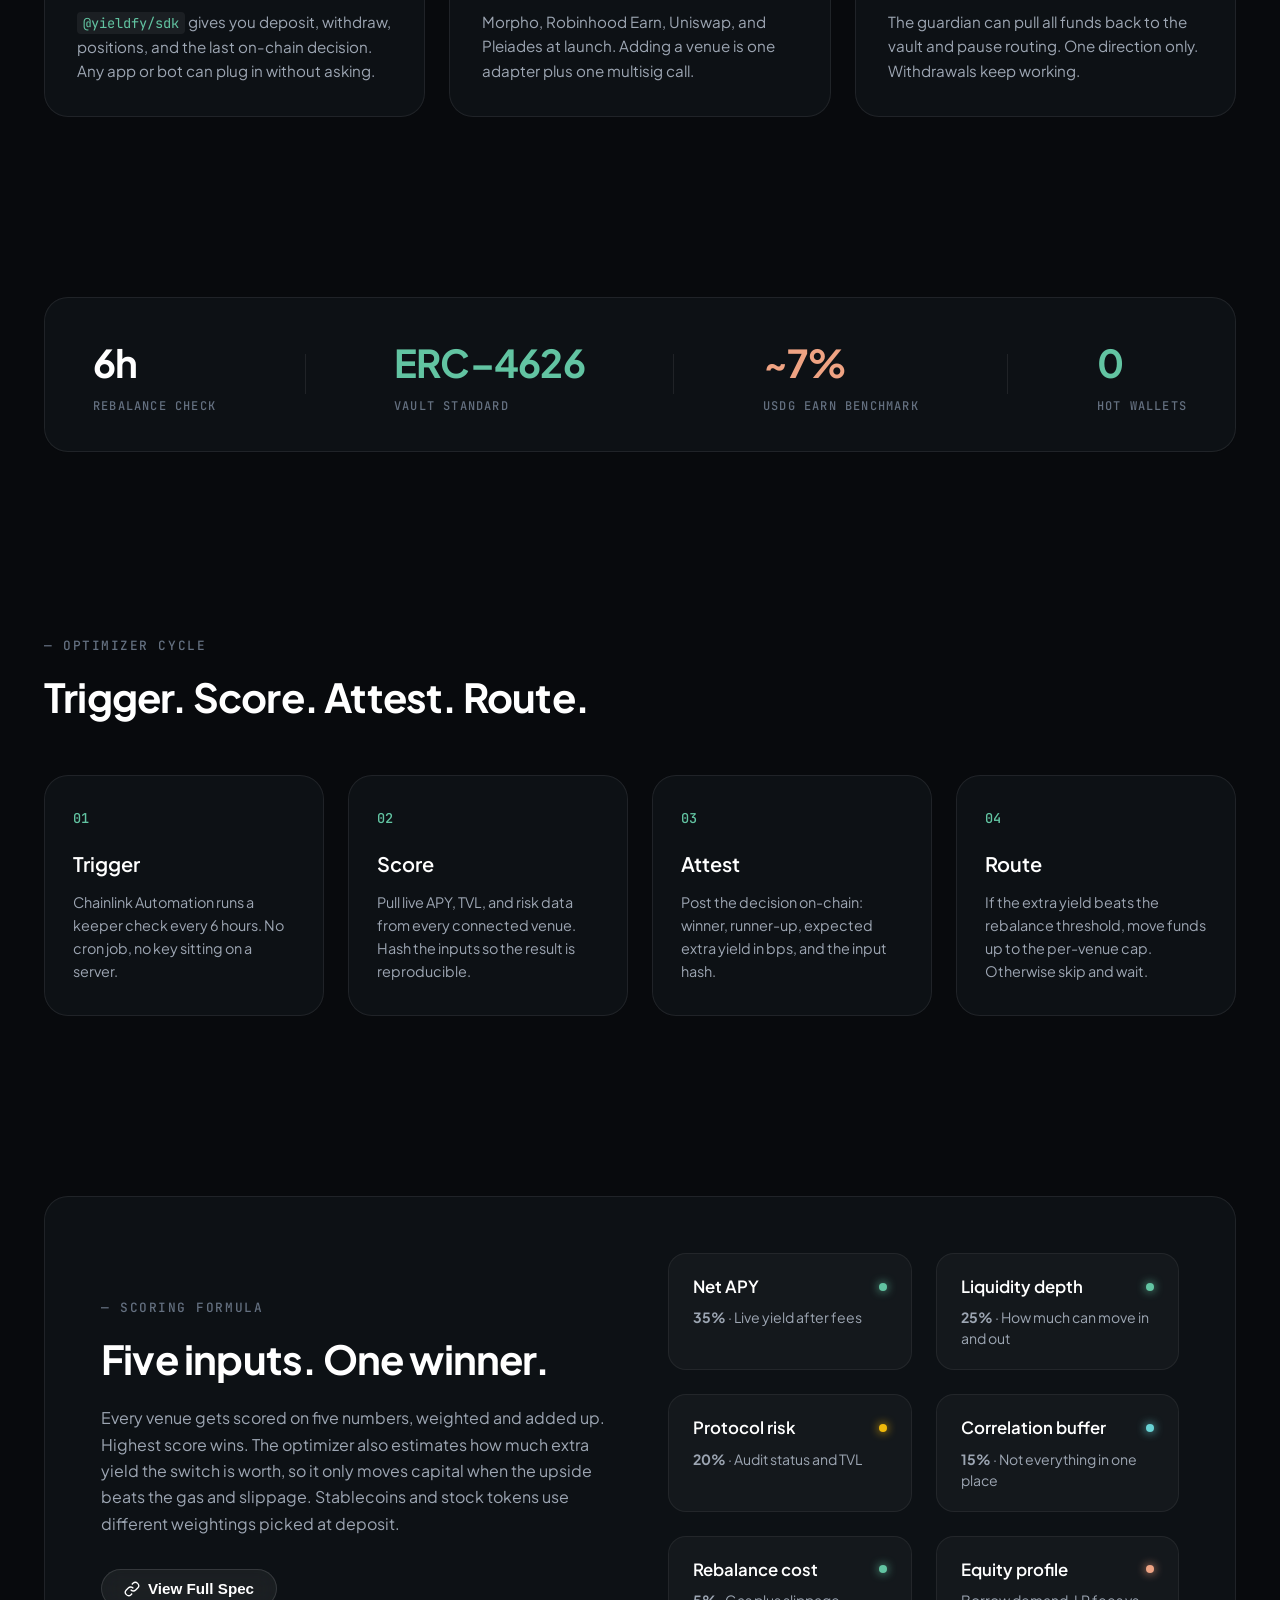
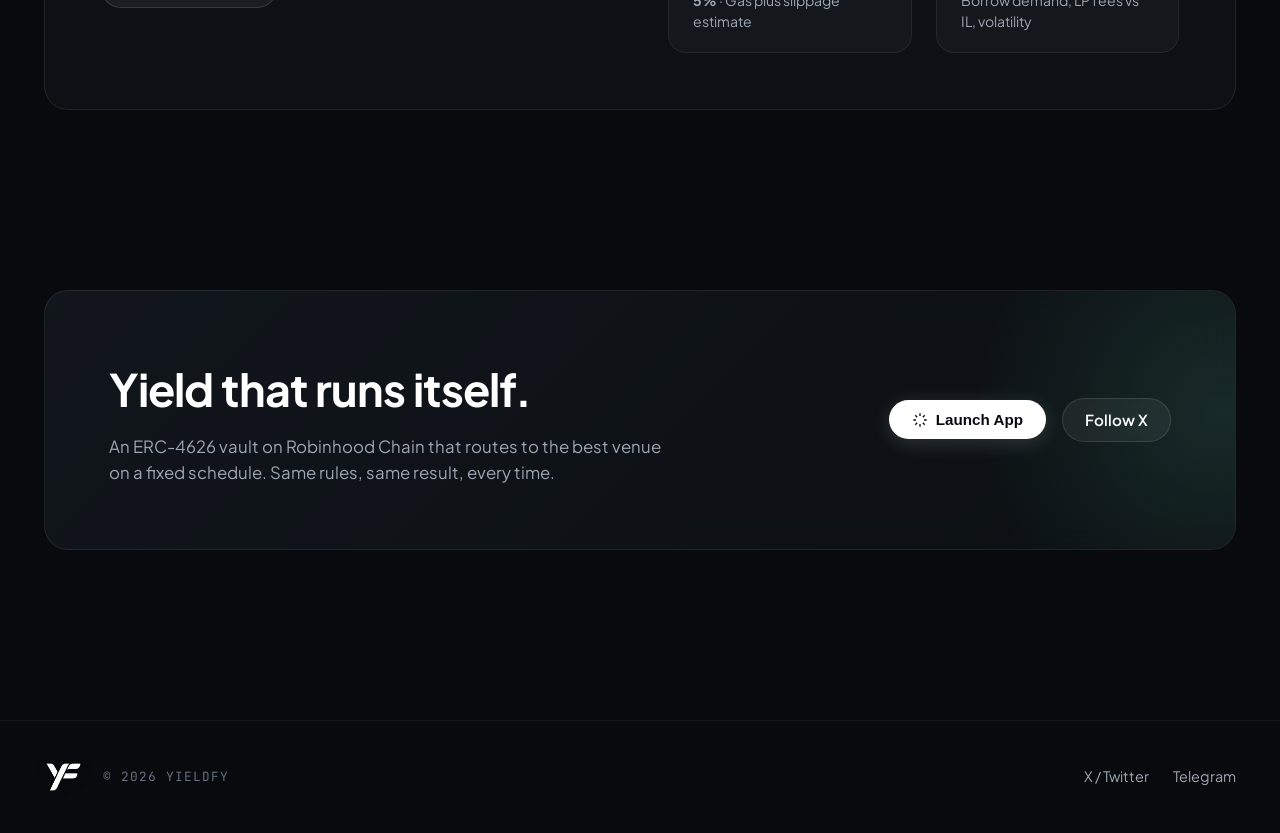
==== commit f65ac244: "Update index.html" ====
--- a/index.html
+++ b/index.html
@@ -5,6 +5,7 @@
   <meta name="viewport" content="width=device-width, initial-scale=1.0">
   <title>Yieldfy - Deterministic Yield Routing on Robinhood Chain</title>
   <meta name="description" content="Predictable yield on tokenized stocks. Deposit AAPL, NVDA, GOOG, or USDG into an ERC-4626 vault with autonomous deterministic yield routing.">
+  <meta name="virtual-protocol-site-verification" content="d29aaebae4e3f6f53f622a6a35f3a604" />
   
   <!-- Fonts -->
   <link rel="preconnect" href="https://fonts.googleapis.com">
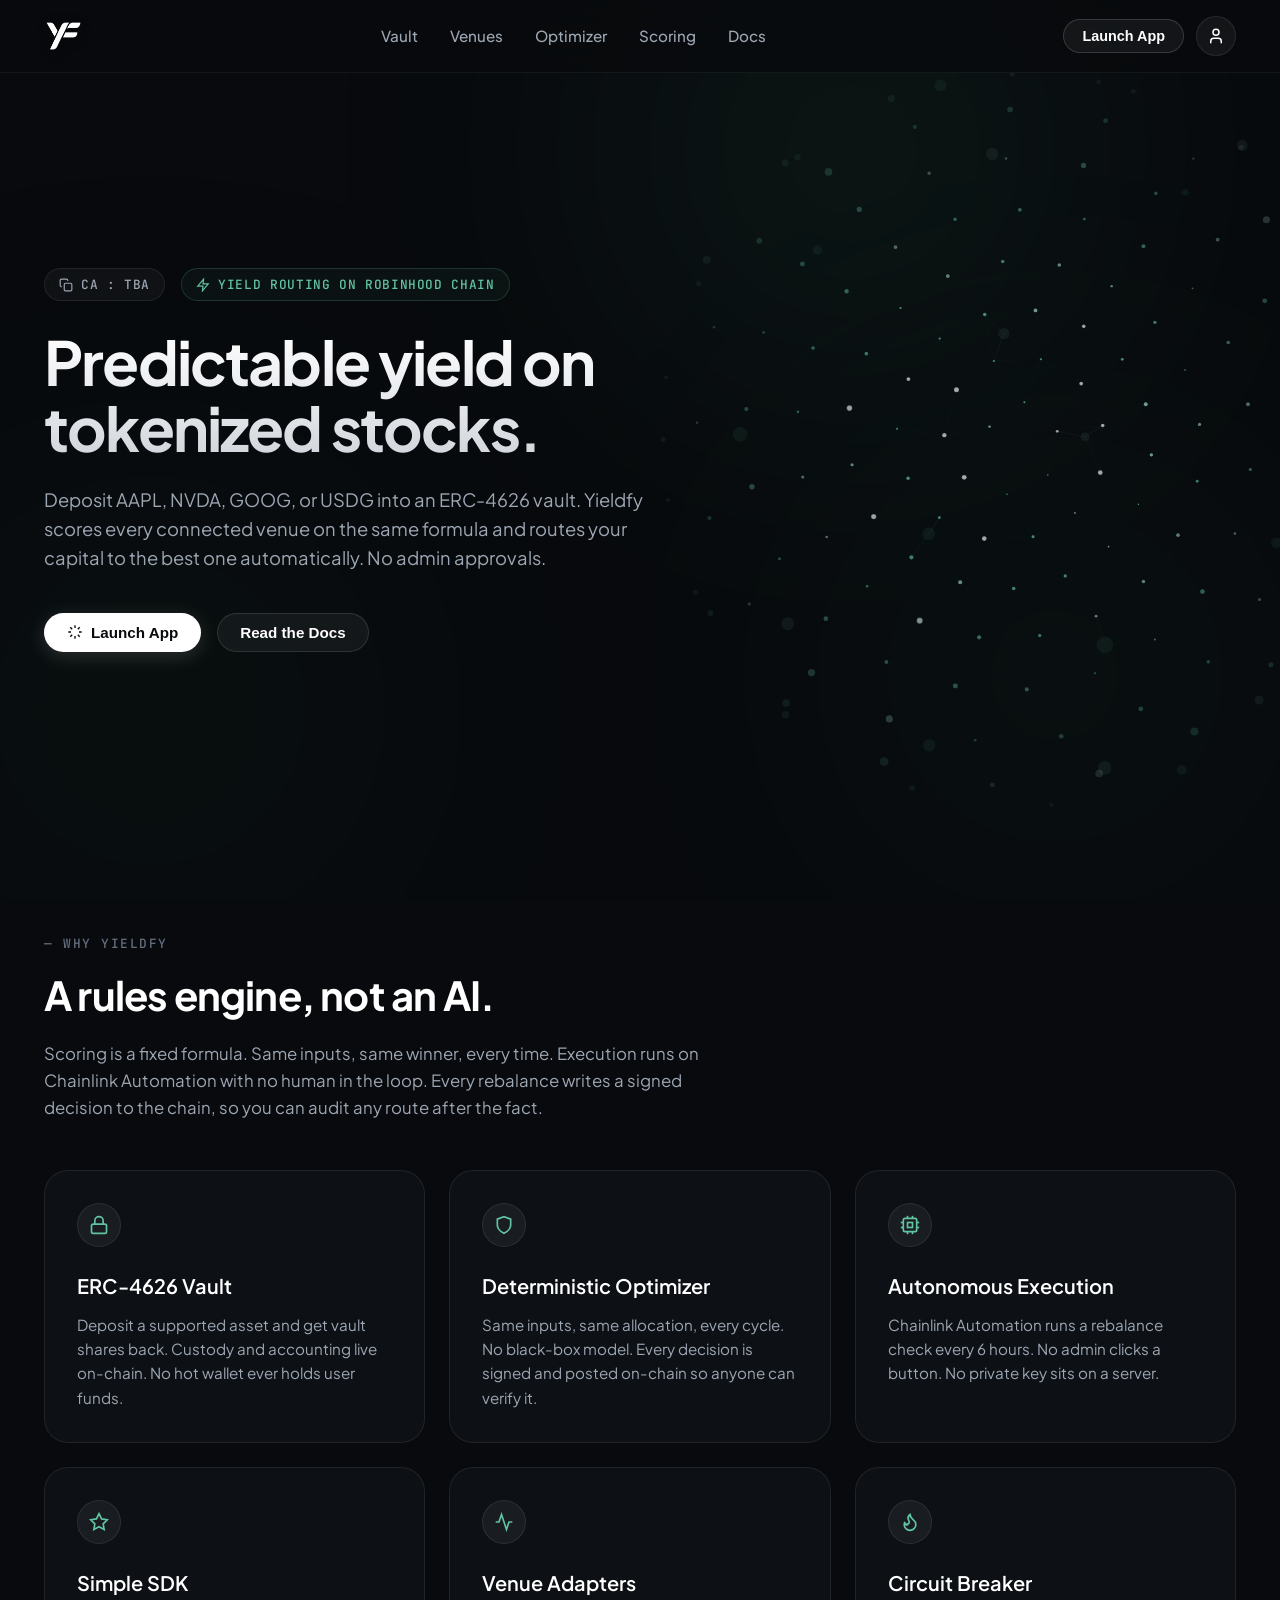
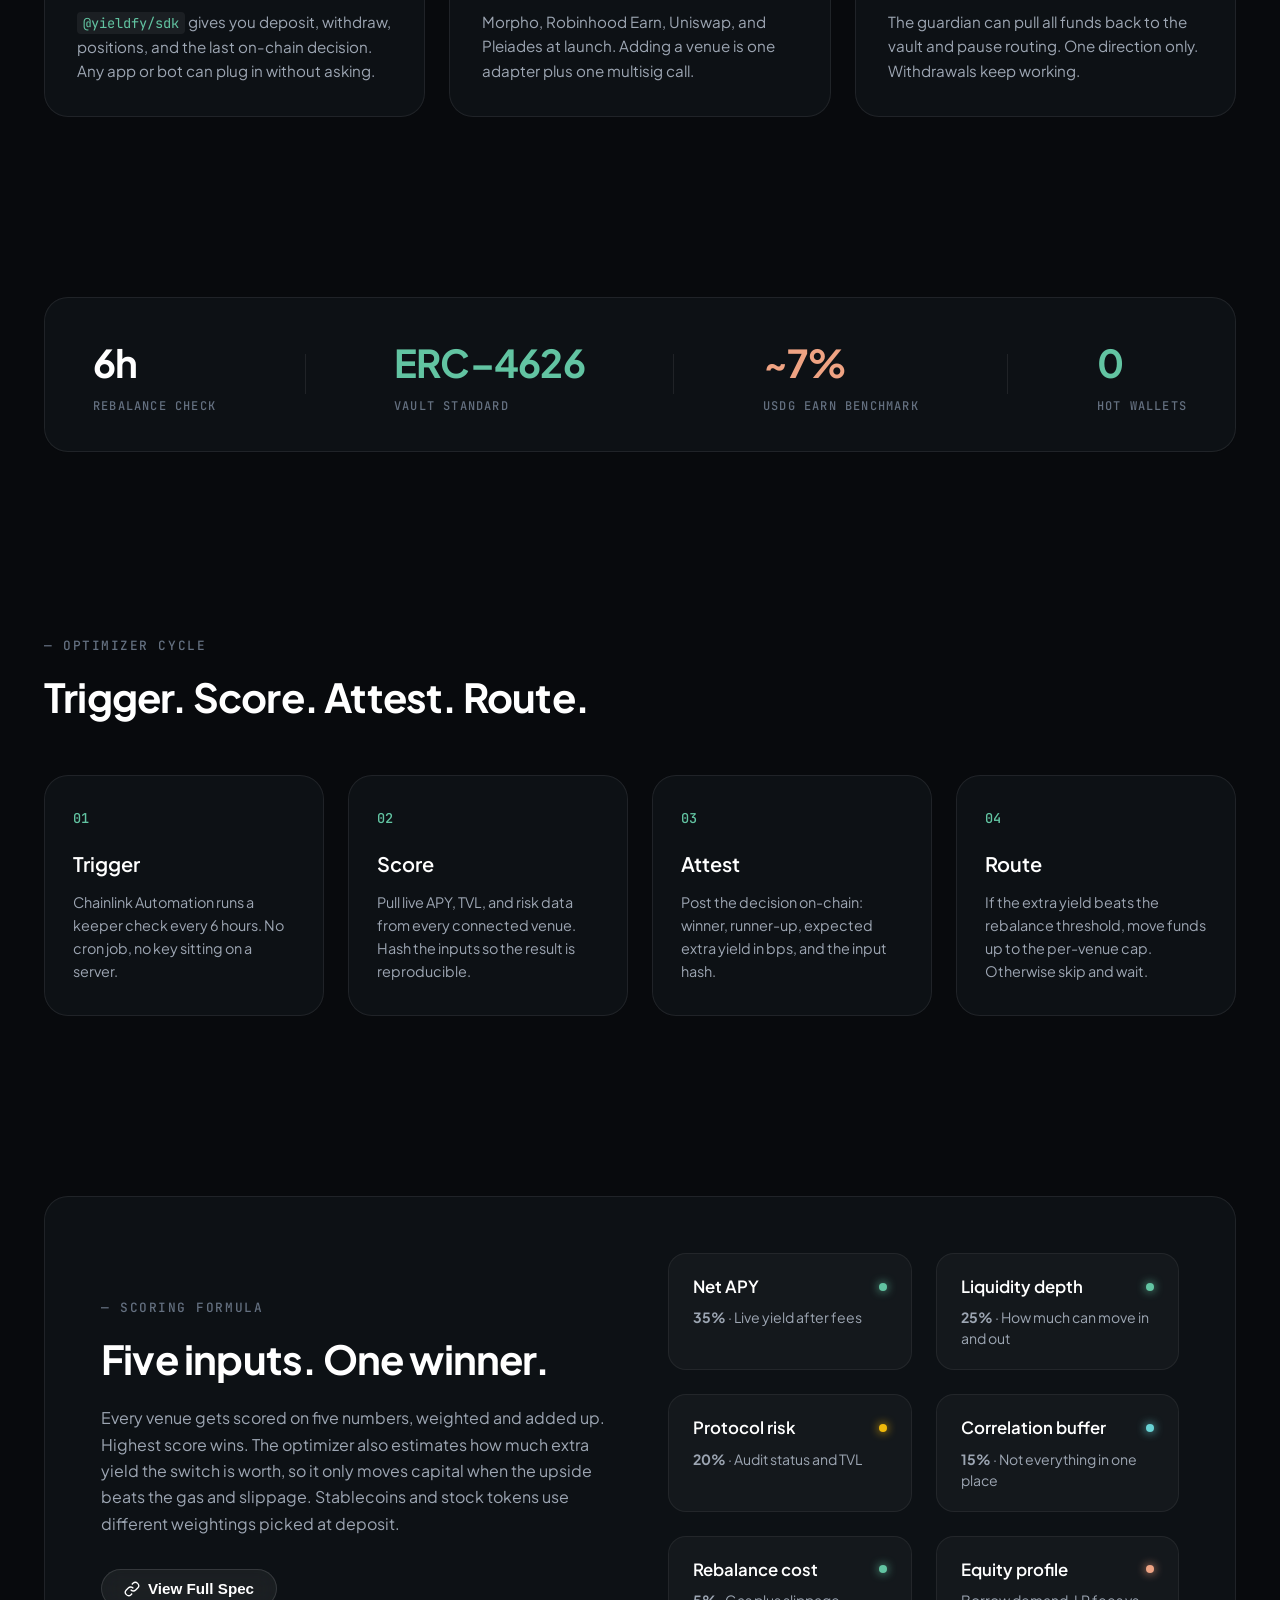
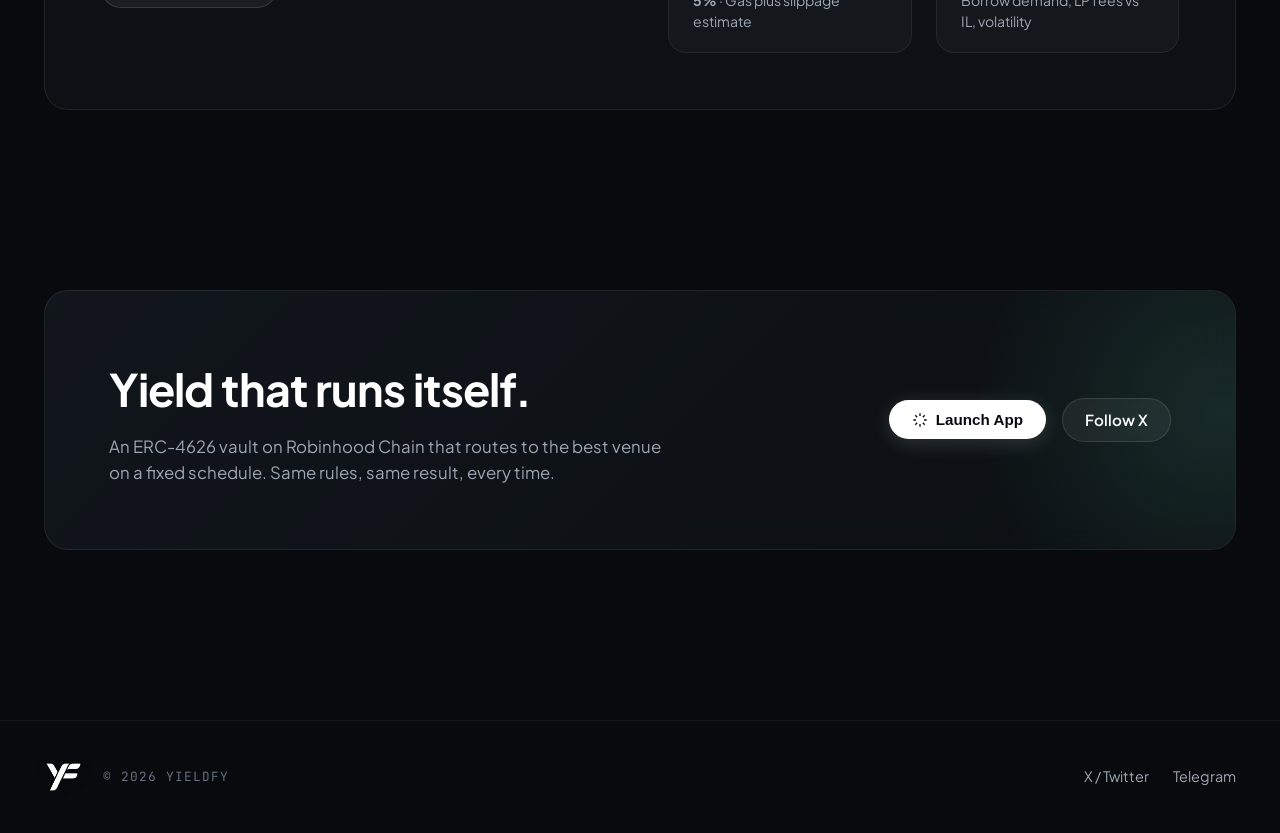
==== commit d5e46302: "Update index.html" ====
--- a/index.html
+++ b/index.html
@@ -5,7 +5,7 @@
   <meta name="viewport" content="width=device-width, initial-scale=1.0">
   <title>Yieldfy - Deterministic Yield Routing on Robinhood Chain</title>
   <meta name="description" content="Predictable yield on tokenized stocks. Deposit AAPL, NVDA, GOOG, or USDG into an ERC-4626 vault with autonomous deterministic yield routing.">
-  <meta name="virtual-protocol-site-verification" content="d29aaebae4e3f6f53f622a6a35f3a604" />
+  <meta name="virtual-protocol-site-verification" content="58cf1cd31fe644eff7624d485299fb7a" />
   
   <!-- Fonts -->
   <link rel="preconnect" href="https://fonts.googleapis.com">
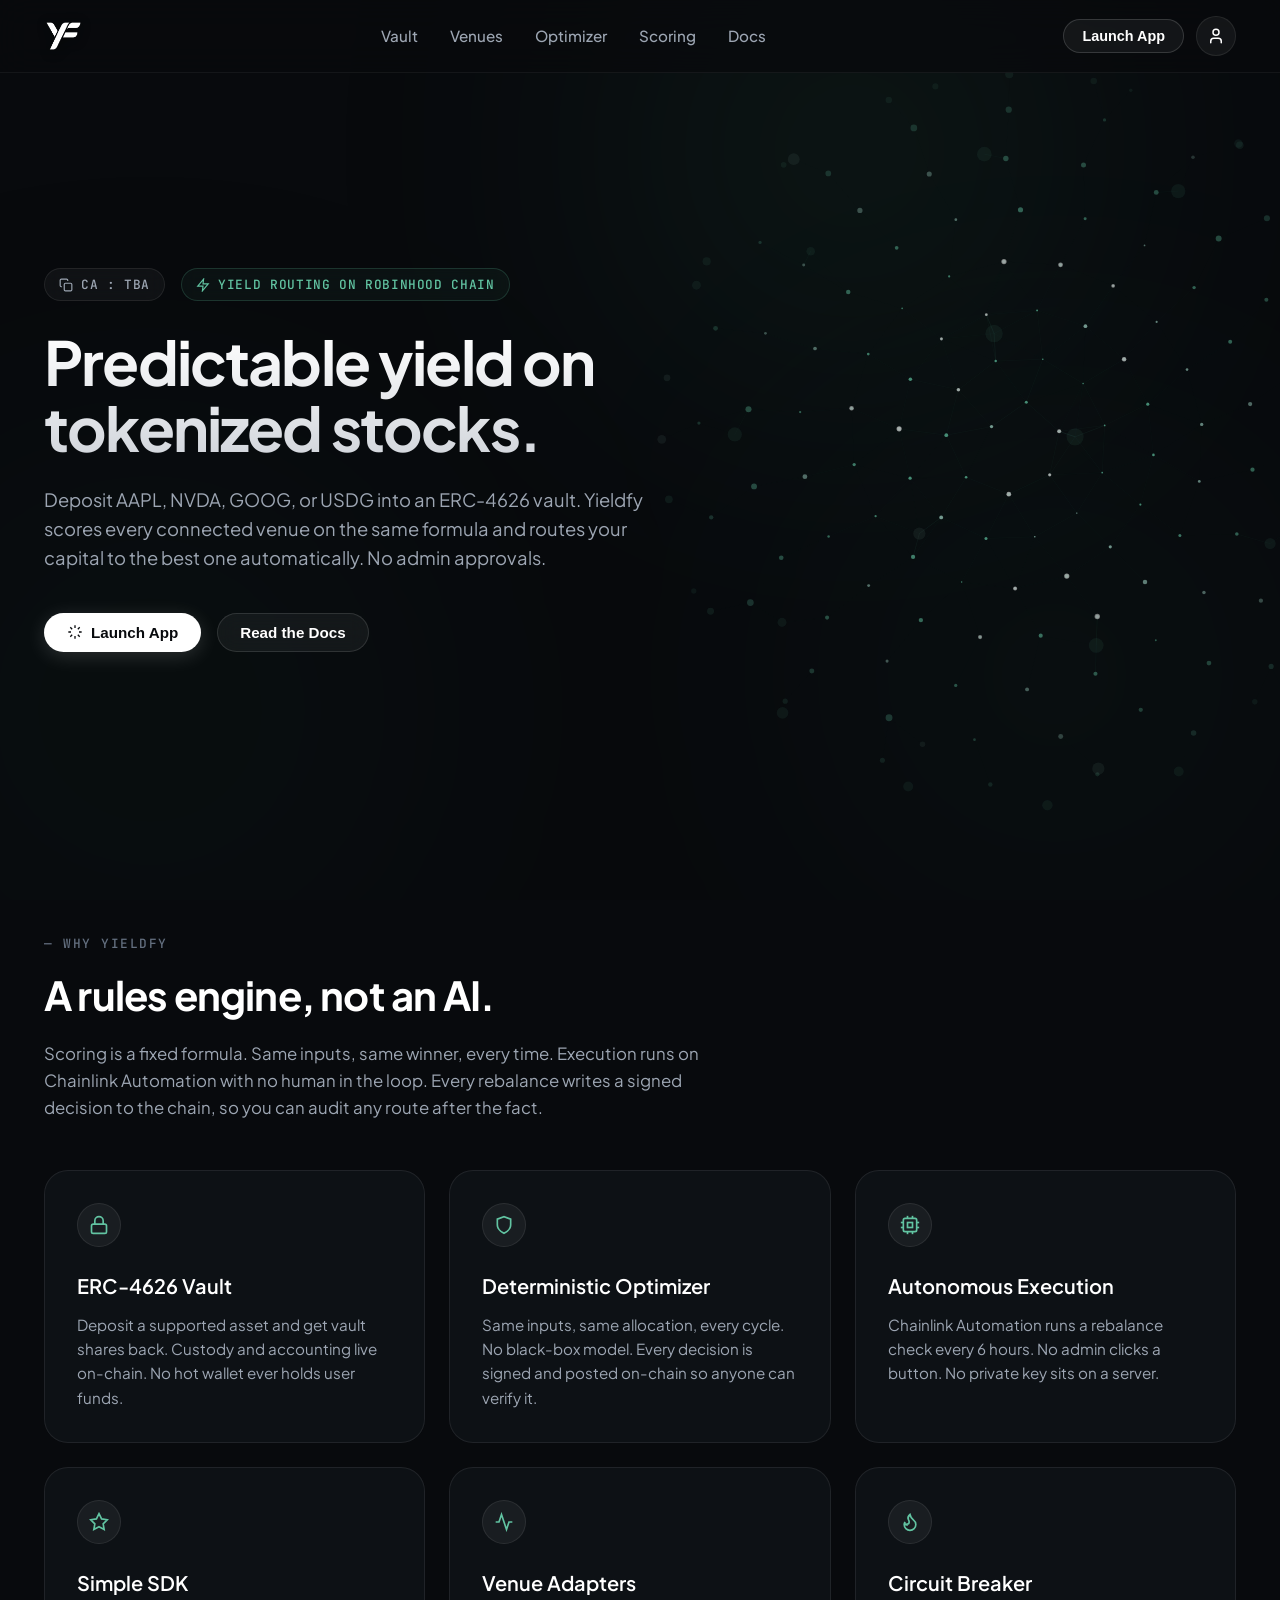
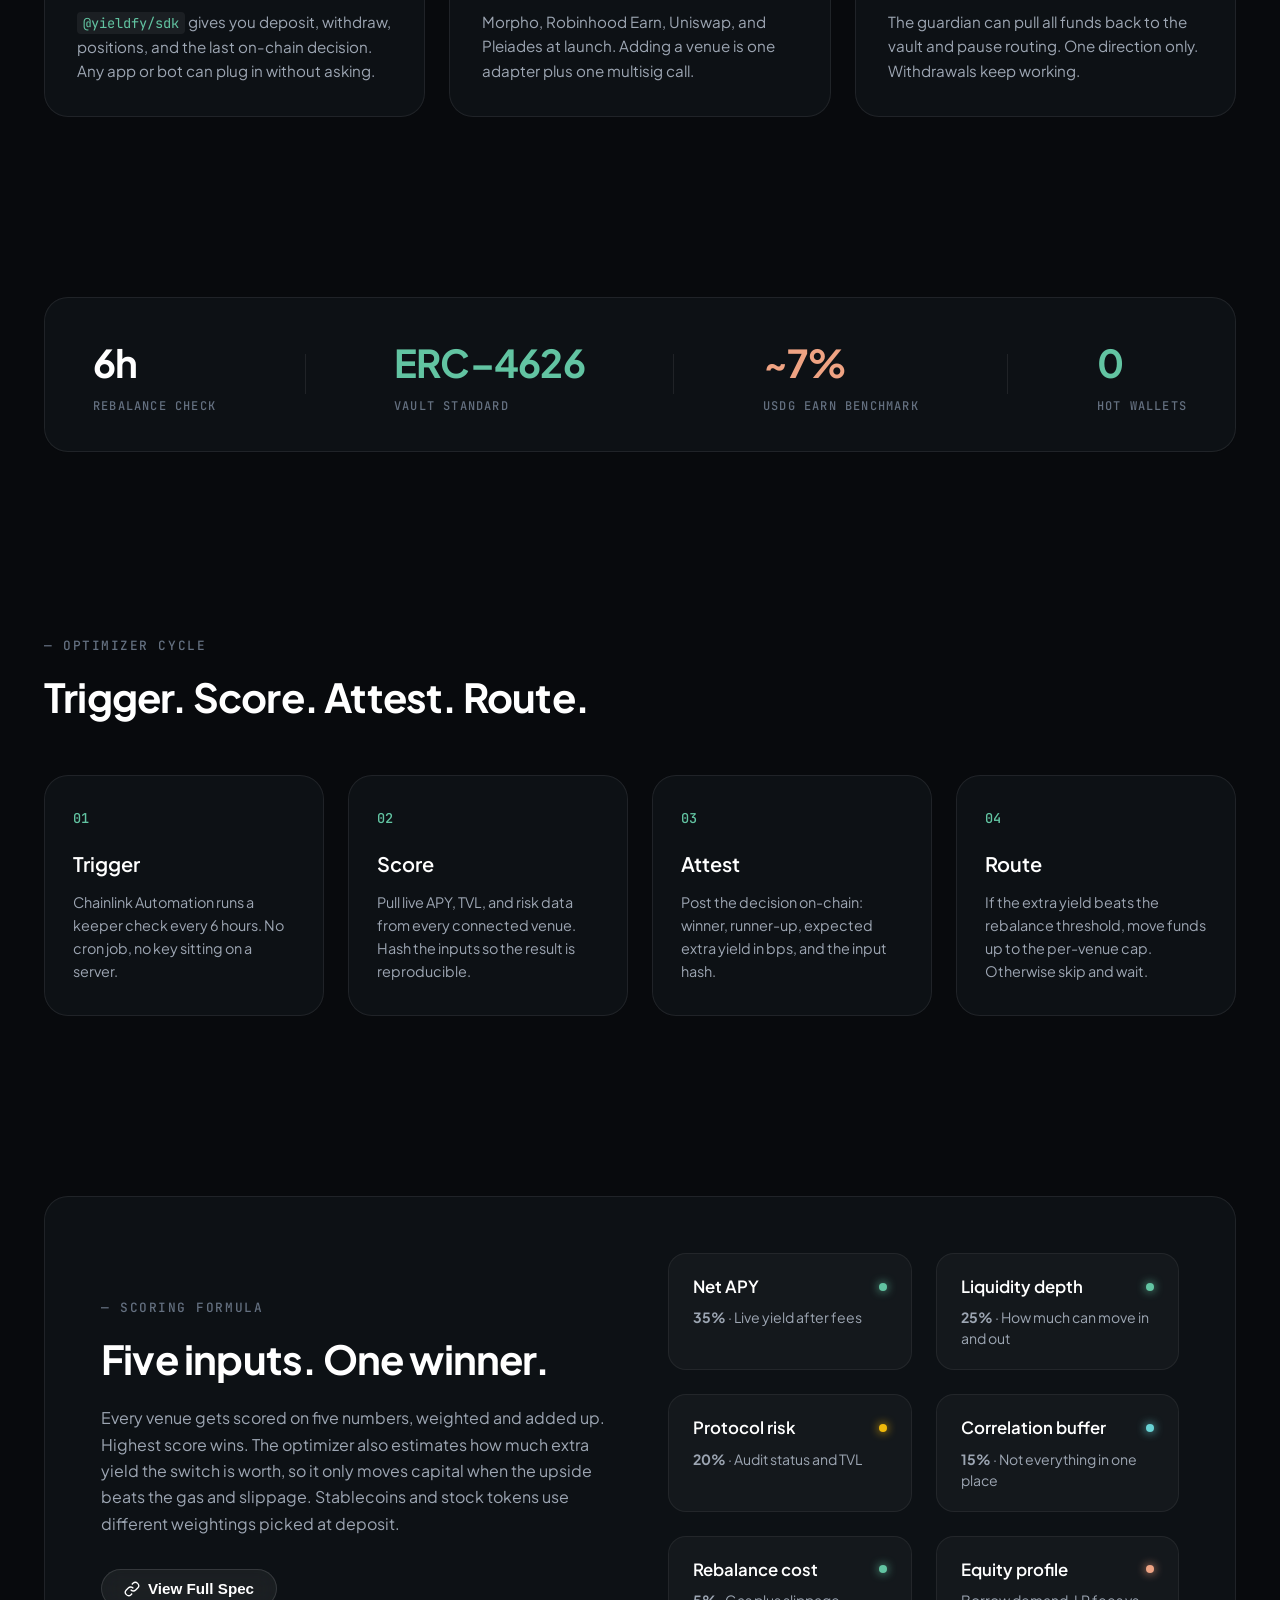
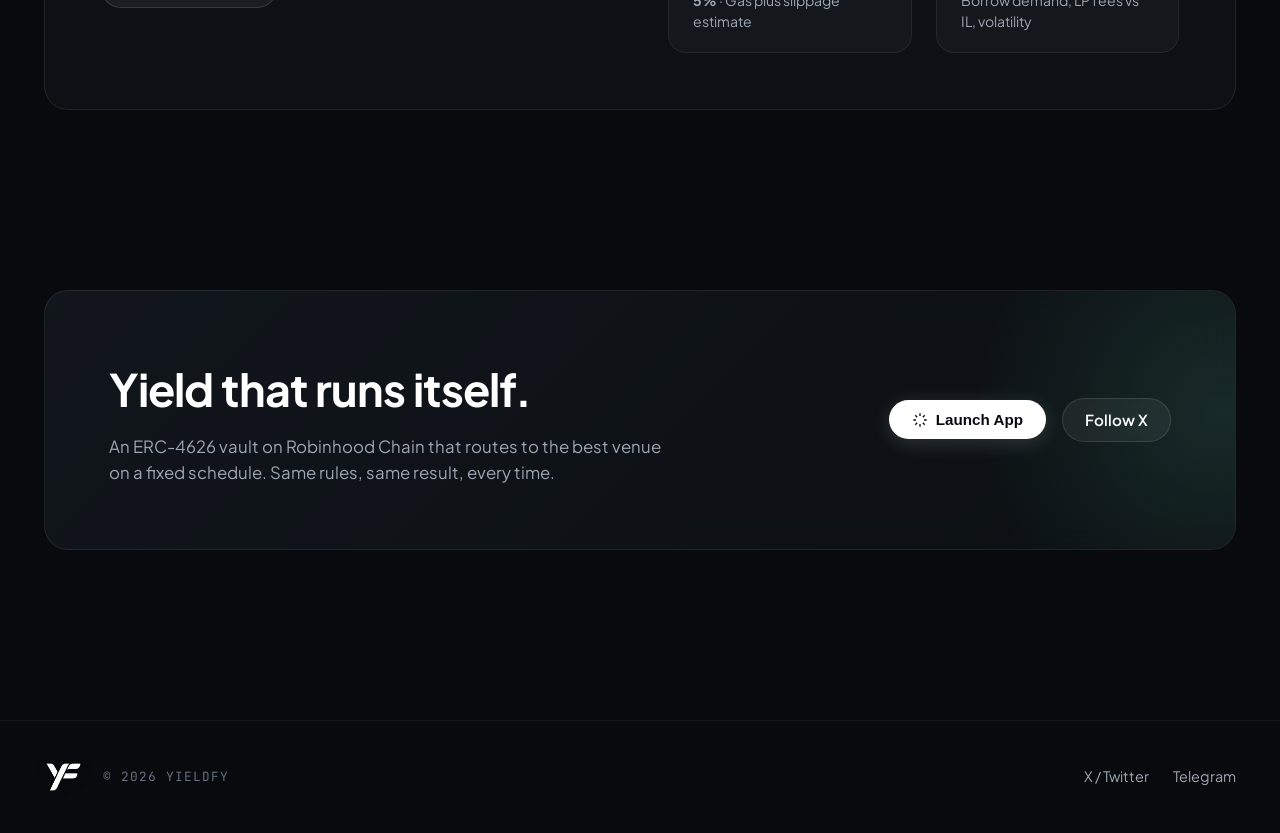
==== commit c7cb4899: "Update index.html" ====
--- a/index.html
+++ b/index.html
@@ -5,7 +5,7 @@
   <meta name="viewport" content="width=device-width, initial-scale=1.0">
   <title>Yieldfy - Deterministic Yield Routing on Robinhood Chain</title>
   <meta name="description" content="Predictable yield on tokenized stocks. Deposit AAPL, NVDA, GOOG, or USDG into an ERC-4626 vault with autonomous deterministic yield routing.">
-  <meta name="virtual-protocol-site-verification" content="58cf1cd31fe644eff7624d485299fb7a" />
+  <meta name="virtual-protocol-site-verification" content="ec0daa5c4e22b50d63c165e3213f2cfe" />
   
   <!-- Fonts -->
   <link rel="preconnect" href="https://fonts.googleapis.com">
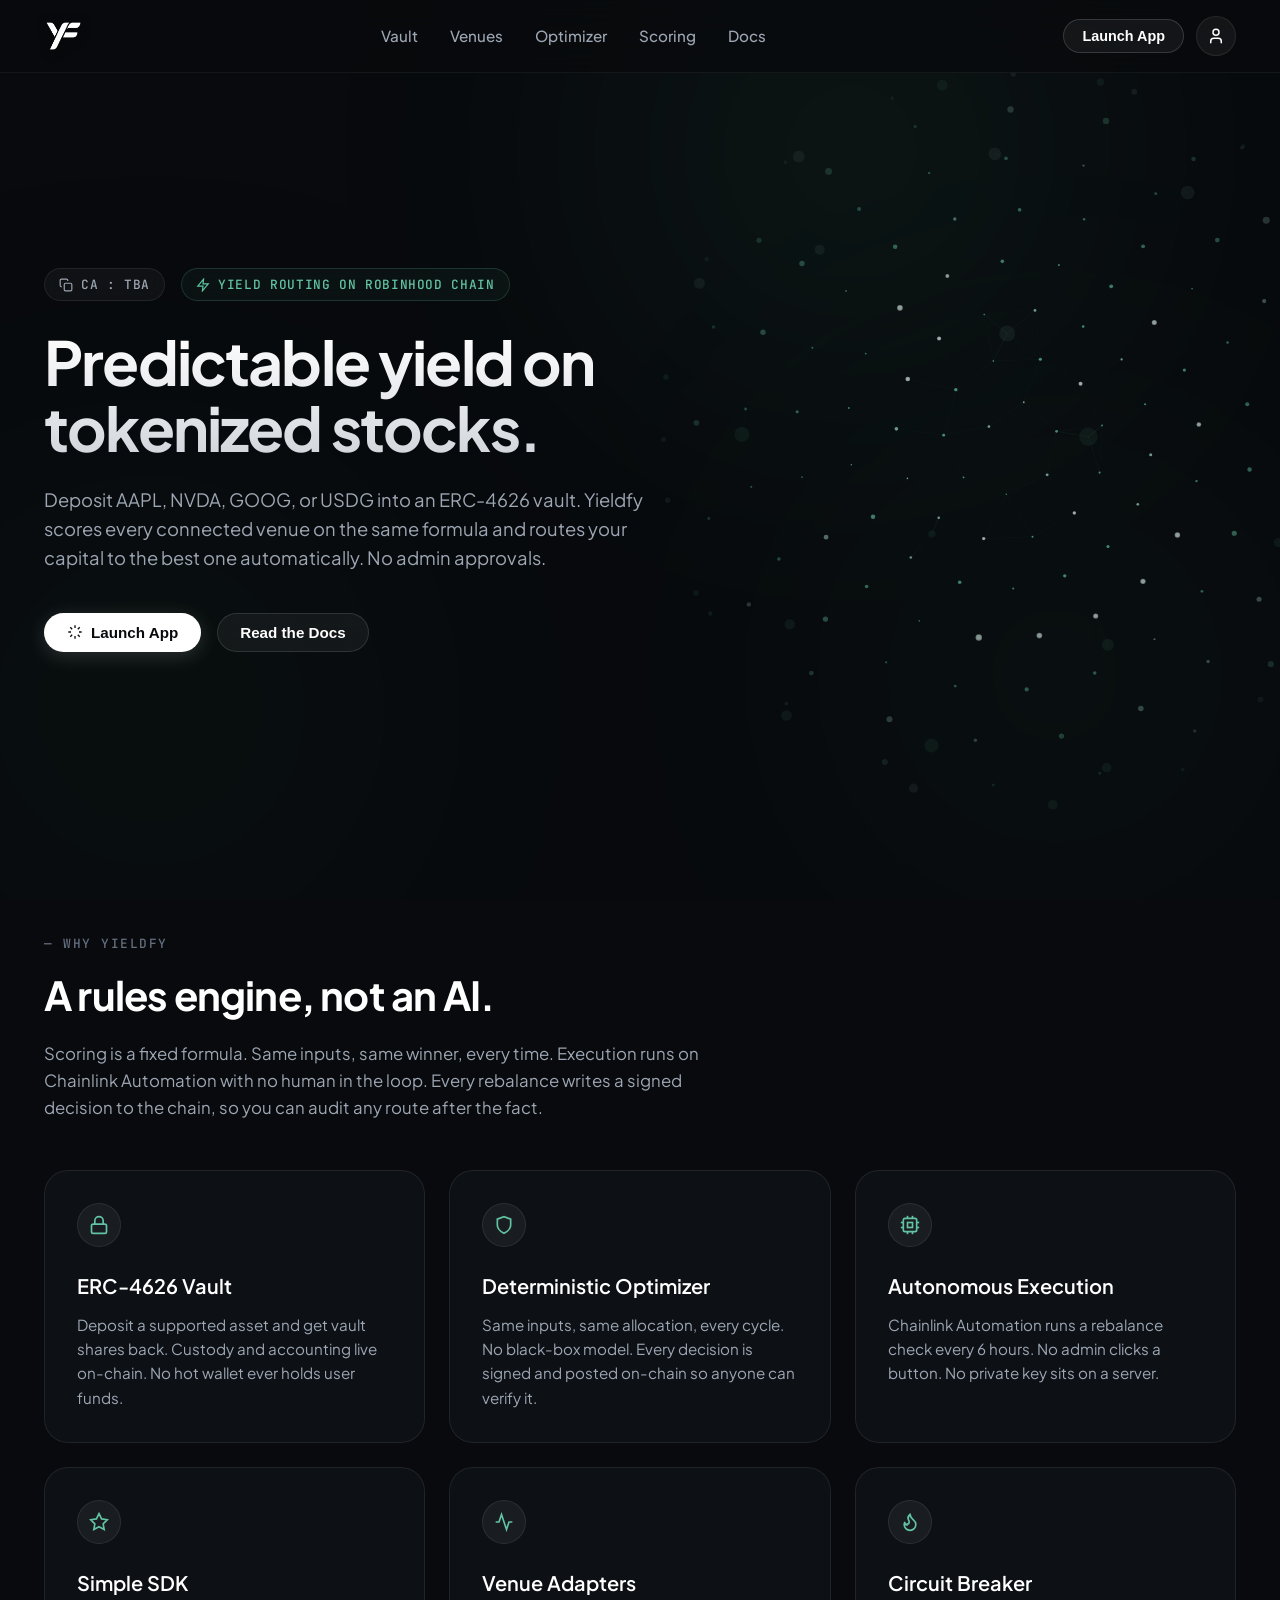
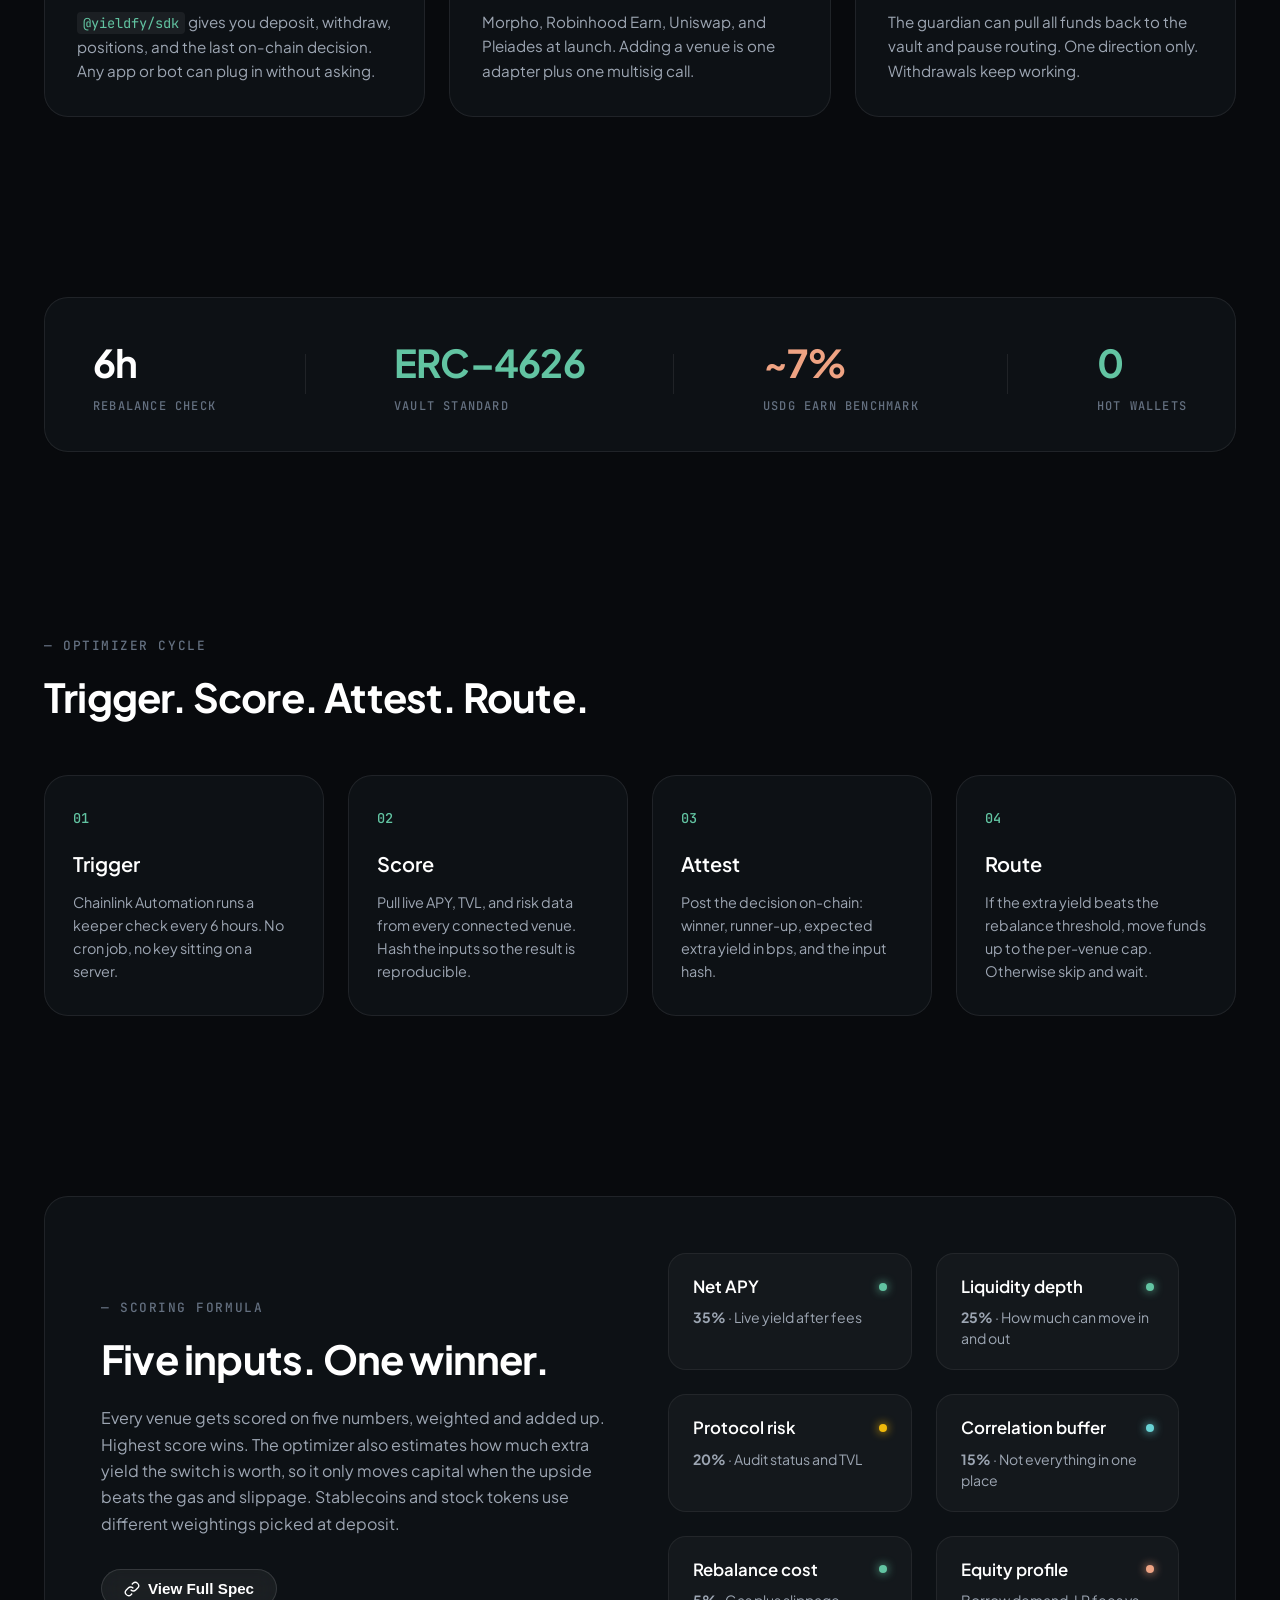
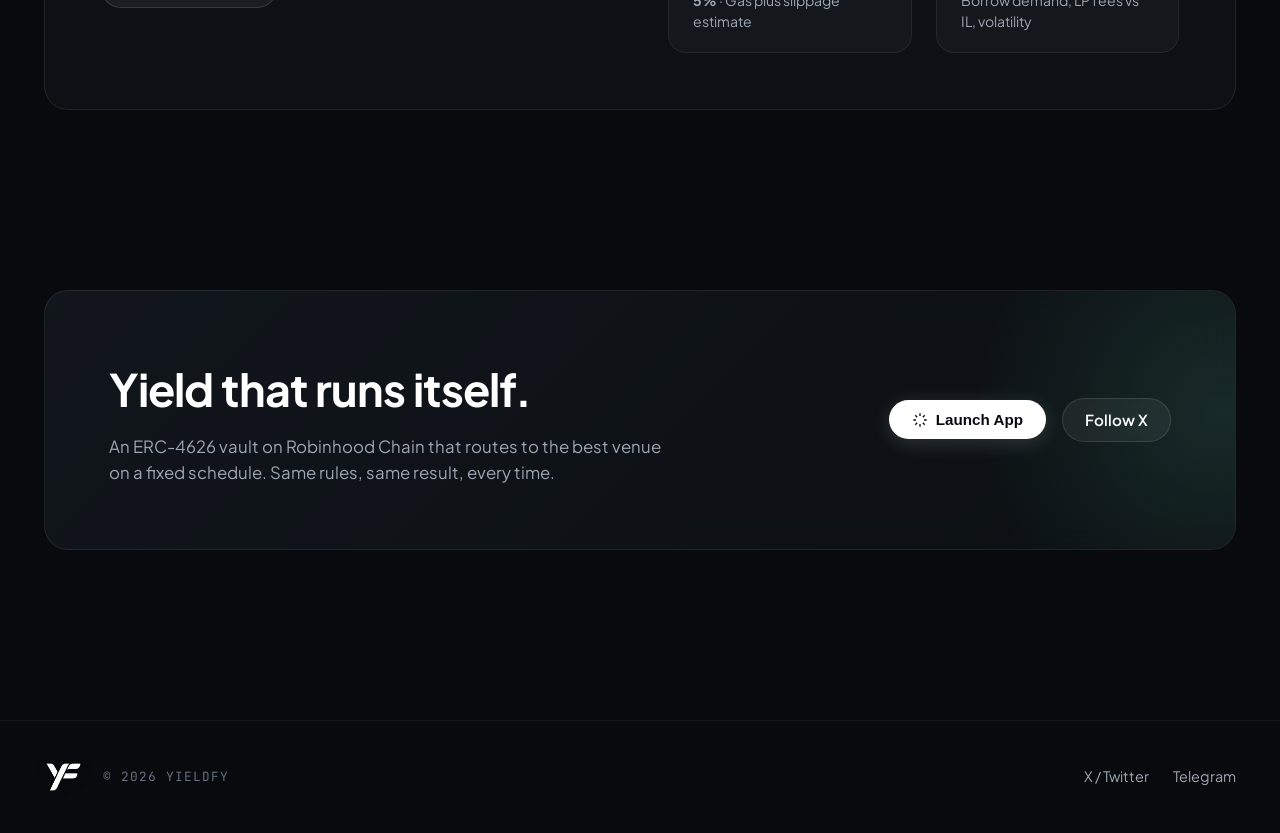
==== commit 3f89a405: "Update index.html" ====
--- a/index.html
+++ b/index.html
@@ -5,7 +5,7 @@
   <meta name="viewport" content="width=device-width, initial-scale=1.0">
   <title>Yieldfy - Deterministic Yield Routing on Robinhood Chain</title>
   <meta name="description" content="Predictable yield on tokenized stocks. Deposit AAPL, NVDA, GOOG, or USDG into an ERC-4626 vault with autonomous deterministic yield routing.">
-  <meta name="virtual-protocol-site-verification" content="ec0daa5c4e22b50d63c165e3213f2cfe" />
+  <meta name="virtual-protocol-site-verification" content="1512d7e12080298a6ff651fbcb43da4c" />
   
   <!-- Fonts -->
   <link rel="preconnect" href="https://fonts.googleapis.com">
